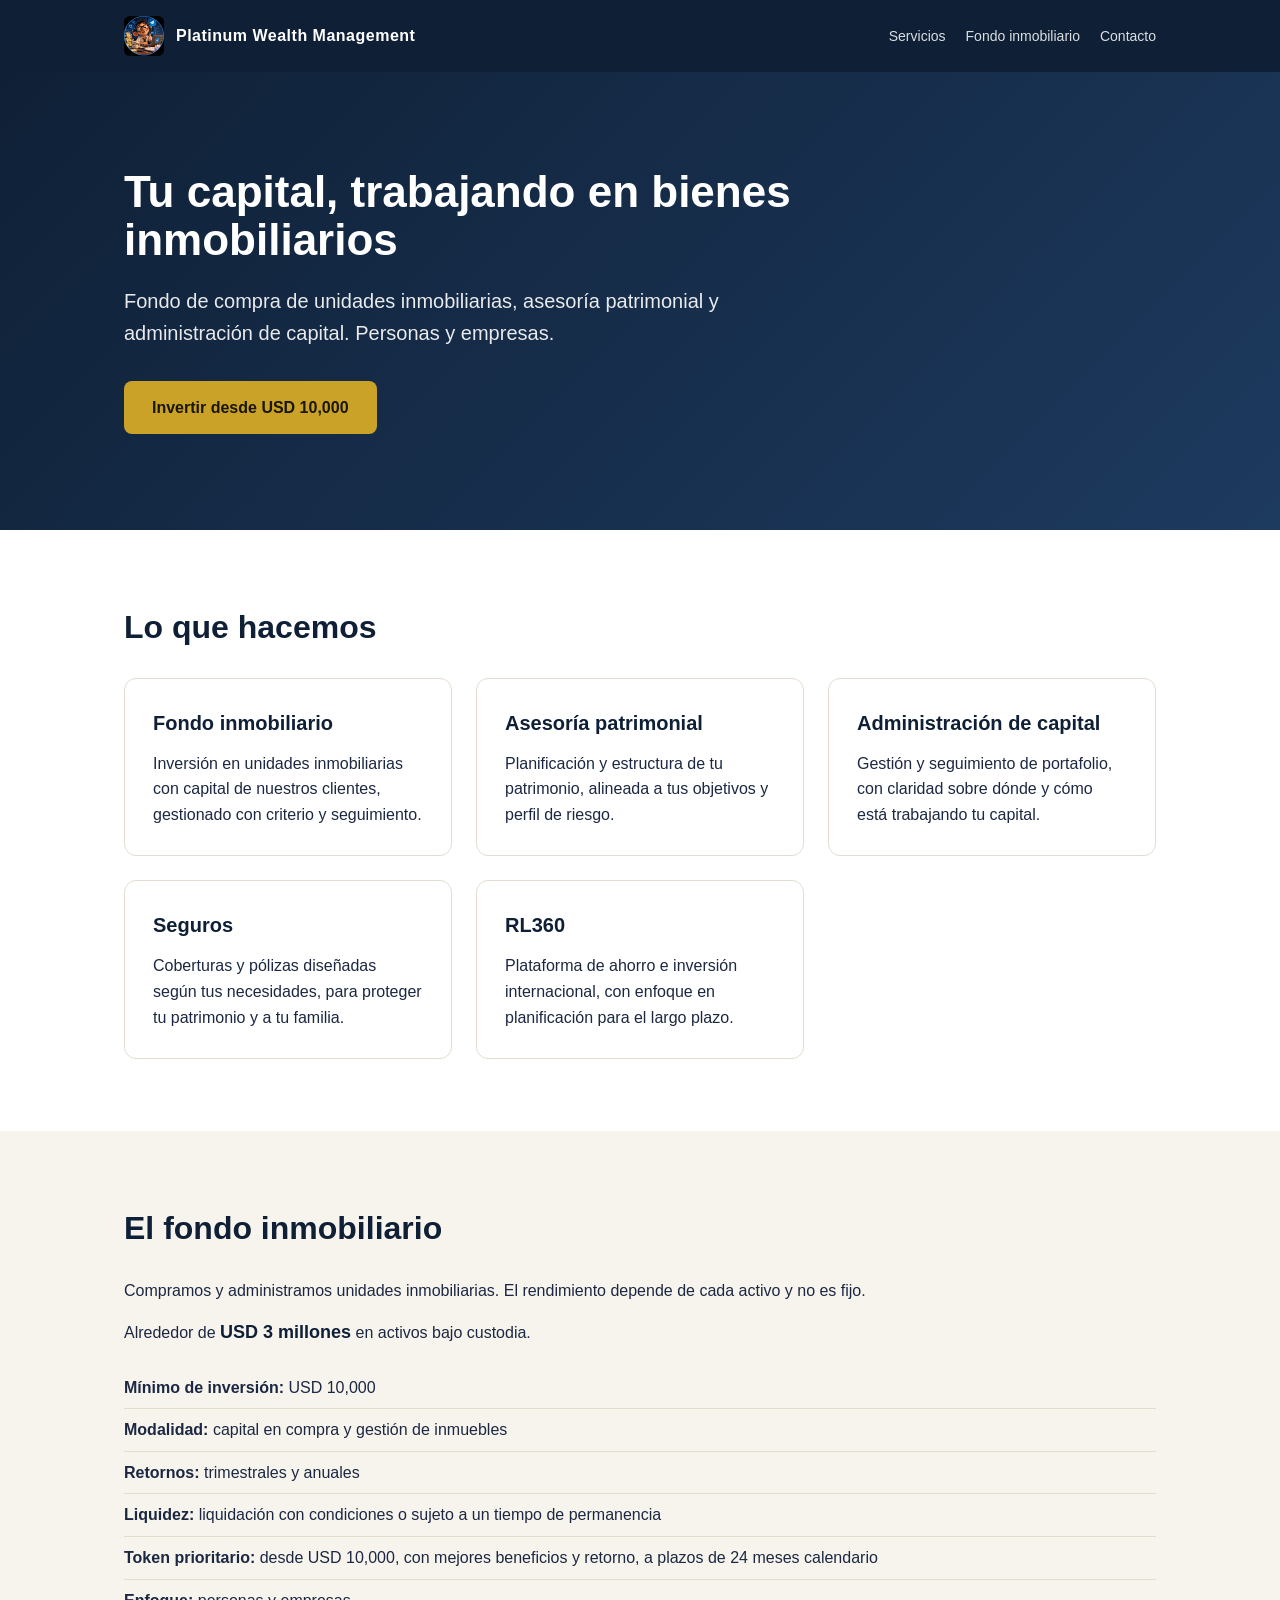
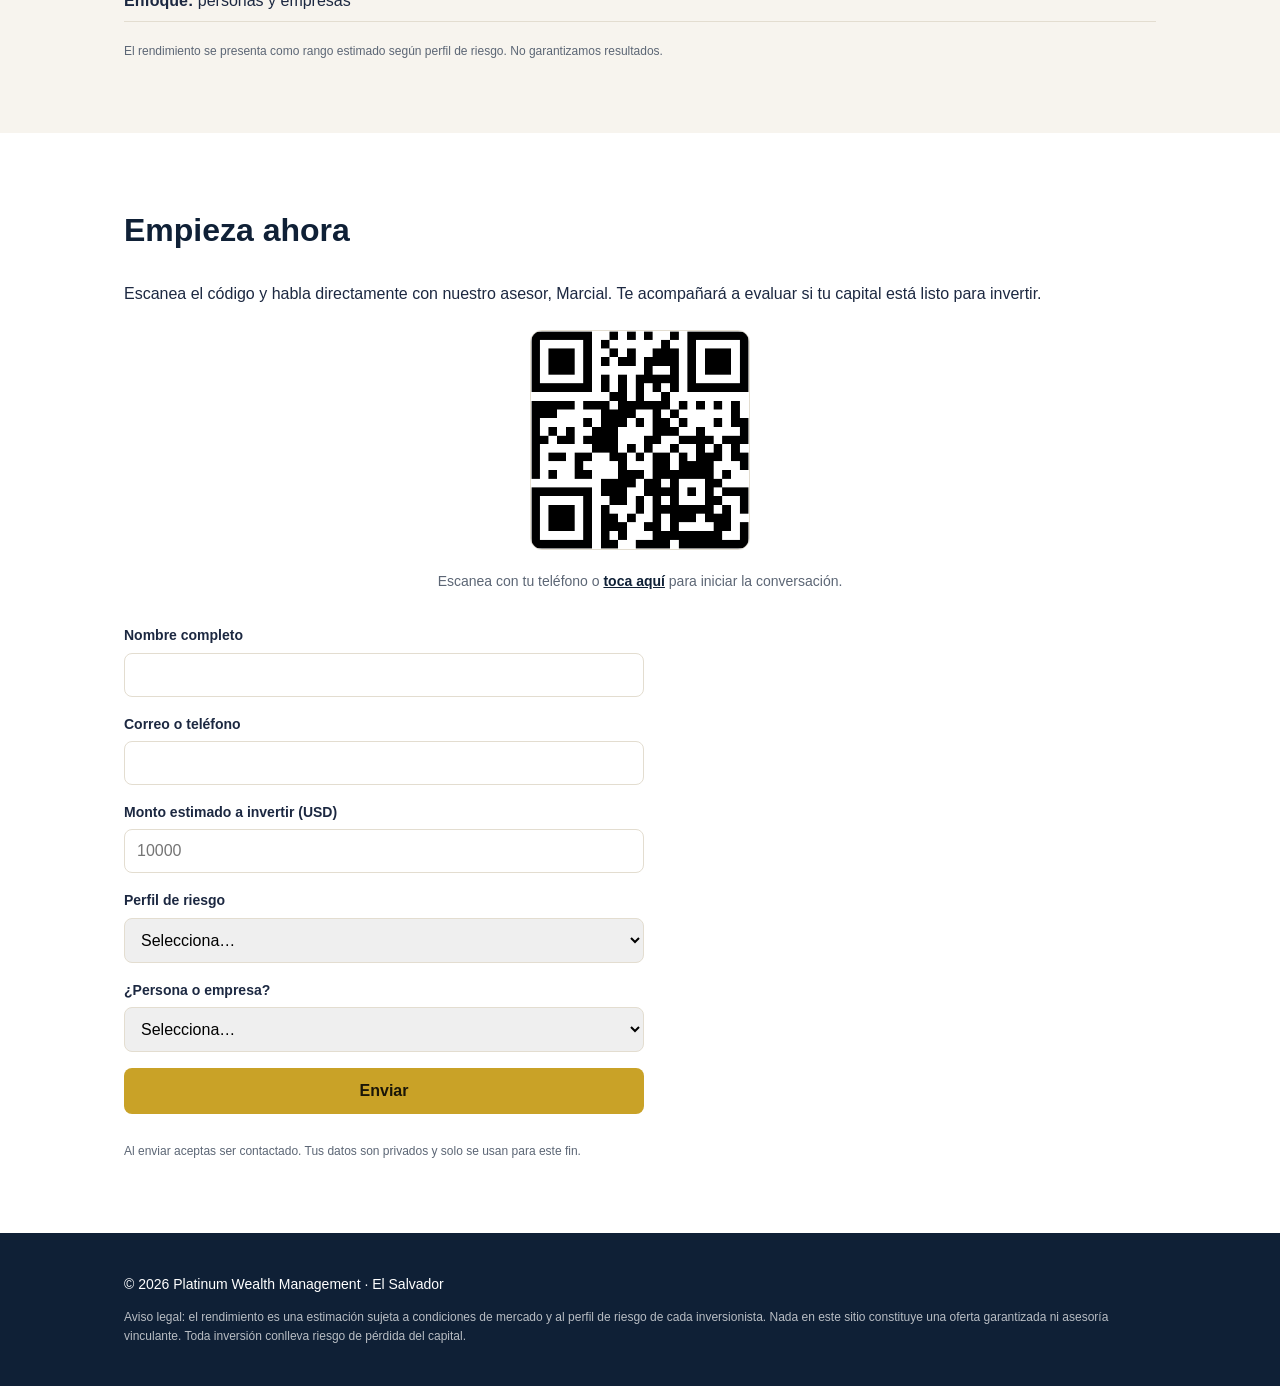
==== index.html @ 0bb962a7 "Agregar servicios Seguros y RL360" ====
<!DOCTYPE html>
<html lang="es">
<head>
<meta charset="UTF-8">
<meta name="viewport" content="width=device-width, initial-scale=1.0">
<title>Platinum Wealth Management — Fondo Inmobiliario, Asesoría y Administración de Capital</title>
<meta name="description" content="Platinum Wealth Management: fondo de compra de unidades inmobiliarias, asesoría patrimonial y administración de capital en El Salvador. Mínimo de inversión USD 10,000.">
<link rel="stylesheet" href="assets/css/style.css">
</head>
<body>

<header class="site-header">
  <div class="wrap">
    <div class="brand">
      <img src="assets/img/logo.jpg" alt="Platinum Wealth Management" class="logo">
      <span>Platinum Wealth Management</span>
    </div>
    <nav>
      <a href="#servicios">Servicios</a>
      <a href="#fondo">Fondo inmobiliario</a>
      <a href="#contacto">Contacto</a>
    </nav>
  </div>
</header>

<section class="hero">
  <div class="wrap">
    <h1>Tu capital, trabajando en bienes inmobiliarios</h1>
    <p class="lede">Fondo de compra de unidades inmobiliarias, asesoría patrimonial y administración de capital. Personas y empresas.</p>
    <a class="cta" href="#contacto">Invertir desde USD 10,000</a>
  </div>
</section>

<section id="servicios" class="section">
  <div class="wrap">
    <h2>Lo que hacemos</h2>
    <div class="cards">
      <article class="card">
        <h3>Fondo inmobiliario</h3>
        <p>Inversión en unidades inmobiliarias con capital de nuestros clientes, gestionado con criterio y seguimiento.</p>
      </article>
      <article class="card">
        <h3>Asesoría patrimonial</h3>
        <p>Planificación y estructura de tu patrimonio, alineada a tus objetivos y perfil de riesgo.</p>
      </article>
      <article class="card">
        <h3>Administración de capital</h3>
        <p>Gestión y seguimiento de portafolio, con claridad sobre dónde y cómo está trabajando tu capital.</p>
      </article>
      <article class="card">
        <h3>Seguros</h3>
        <p>Coberturas y pólizas diseñadas según tus necesidades, para proteger tu patrimonio y a tu familia.</p>
      </article>
      <article class="card">
        <h3>RL360</h3>
        <p>Plataforma de ahorro e inversión internacional, con enfoque en planificación para el largo plazo.</p>
      </article>
    </div>
  </div>
</section>

<section id="fondo" class="section alt">
  <div class="wrap">
    <h2>El fondo inmobiliario</h2>
    <p>Compramos y administramos unidades inmobiliarias. El rendimiento depende de cada activo y no es fijo.</p>
    <p class="stat">Alrededor de <strong>USD 3 millones</strong> en activos bajo custodia.</p>
    <ul class="facts">
      <li><strong>Mínimo de inversión:</strong> USD 10,000</li>
      <li><strong>Modalidad:</strong> capital en compra y gestión de inmuebles</li>
      <li><strong>Retornos:</strong> trimestrales y anuales</li>
      <li><strong>Liquidez:</strong> liquidación con condiciones o sujeto a un tiempo de permanencia</li>
      <li><strong>Token prioritario:</strong> desde USD 10,000, con mejores beneficios y retorno, a plazos de 24 meses calendario</li>
      <li><strong>Enfoque:</strong> personas y empresas</li>
    </ul>
    <p class="disclaimer-mini">El rendimiento se presenta como rango estimado según perfil de riesgo. No garantizamos resultados.</p>
  </div>
</section>

<section id="contacto" class="section">
  <div class="wrap">
    <h2>Empieza ahora</h2>
    <p>Escanea el código y habla directamente con nuestro asesor, Marcial. Te acompañará a evaluar si tu capital está listo para invertir.</p>
    <div class="qr-block">
      <a href="https://t.me/Platinum_Wealth_bot" target="_blank" rel="noopener">
        <img src="assets/img/qr-marcial.png" alt="Escanea para hablar con Marcial en Telegram" class="qr">
      </a>
      <p class="qr-note">Escanea con tu teléfono o <a href="https://t.me/Platinum_Wealth_bot" target="_blank" rel="noopener">toca aquí</a> para iniciar la conversación.</p>
    </div>
    <form id="lead-form" action="/api/lead" method="post">
      <label>Nombre completo
        <input type="text" name="nombre" required autocomplete="name">
      </label>
      <label>Correo o teléfono
        <input type="text" name="contacto" required>
      </label>
      <label>Monto estimado a invertir (USD)
        <input type="number" name="monto" min="10000" required placeholder="10000">
      </label>
      <label>Perfil de riesgo
        <select name="perfil" required>
          <option value="">Selecciona…</option>
          <option value="conservador">Conservador</option>
          <option value="moderado">Moderado</option>
          <option value="agresivo">Agresivo</option>
        </select>
      </label>
      <label>¿Persona o empresa?
        <select name="tipo" required>
          <option value="">Selecciona…</option>
          <option value="persona">Persona</option>
          <option value="empresa">Empresa</option>
        </select>
      </label>
      <button type="submit" class="cta">Enviar</button>
      <p class="disclaimer-mini">Al enviar aceptas ser contactado. Tus datos son privados y solo se usan para este fin.</p>
    </form>
  </div>
</section>

<footer class="site-footer">
  <div class="wrap">
    <p>© 2026 Platinum Wealth Management · El Salvador</p>
    <p class="legal">Aviso legal: el rendimiento es una estimación sujeta a condiciones de mercado y al perfil de riesgo de cada inversionista. Nada en este sitio constituye una oferta garantizada ni asesoría vinculante. Toda inversión conlleva riesgo de pérdida del capital.</p>
  </div>
</footer>

<script src="assets/js/main.js"></script>
</body>
</html>
---- assets/css/style.css ----
:root {
  --navy: #0f2036;
  --gold: #c9a227;
  --cream: #f7f4ee;
  --ink: #1c2841;
  --muted: #5c6675;
  --line: #e3ddd0;
}
* { box-sizing: border-box; margin: 0; padding: 0; }
body {
  font-family: -apple-system, "Segoe UI", Roboto, Helvetica, Arial, sans-serif;
  color: var(--ink);
  background: #fff;
  line-height: 1.6;
}
.wrap { max-width: 1080px; margin: 0 auto; padding: 0 24px; }

.site-header {
  background: var(--navy);
  color: #fff;
  padding: 16px 0;
  position: sticky;
  top: 0;
  z-index: 10;
}
.site-header .wrap { display: flex; align-items: center; justify-content: space-between; flex-wrap: wrap; gap: 12px; }
.brand { display: flex; align-items: center; gap: 12px; font-weight: 700; letter-spacing: .5px; }
.logo { height: 40px; width: auto; border-radius: 6px; }
nav { display: flex; gap: 20px; }
nav a { color: #fff; text-decoration: none; font-size: 14px; opacity: .85; }
nav a:hover { opacity: 1; }

.hero {
  background: linear-gradient(135deg, var(--navy) 0%, #1d3a5f 100%);
  color: #fff;
  padding: 96px 0;
}
.hero h1 { font-size: 44px; line-height: 1.1; margin-bottom: 20px; max-width: 700px; }
.lede { font-size: 20px; opacity: .9; margin-bottom: 32px; max-width: 620px; }
.cta {
  display: inline-block;
  background: var(--gold);
  color: #1a1608;
  padding: 14px 28px;
  border-radius: 8px;
  font-weight: 700;
  text-decoration: none;
  border: none;
  cursor: pointer;
  font-size: 16px;
}
.cta:hover { filter: brightness(1.05); }

.section { padding: 72px 0; }
.section.alt { background: var(--cream); }
.section h2 { font-size: 32px; margin-bottom: 24px; color: var(--navy); }
.cards { display: grid; grid-template-columns: repeat(auto-fit, minmax(260px, 1fr)); gap: 24px; }
.card { background: #fff; border: 1px solid var(--line); border-radius: 12px; padding: 28px; }
.card h3 { color: var(--navy); margin-bottom: 12px; font-size: 20px; }
.facts { list-style: none; margin: 20px 0; }
.facts li { padding: 8px 0; border-bottom: 1px solid var(--line); }

.disclaimer-mini { font-size: 12px; color: var(--muted); margin-top: 12px; }

form { max-width: 520px; display: flex; flex-direction: column; gap: 16px; margin-top: 24px; }
label { display: flex; flex-direction: column; gap: 6px; font-size: 14px; font-weight: 600; }
input, select {
  padding: 12px;
  border: 1px solid var(--line);
  border-radius: 8px;
  font-size: 16px;
  font-weight: 400;
}
input:focus, select:focus { outline: 2px solid var(--gold); border-color: transparent; }

.site-footer { background: var(--navy); color: #fff; padding: 40px 0; font-size: 14px; }
.site-footer .legal { opacity: .7; margin-top: 12px; font-size: 12px; }
/* Sección QR de Marcial */
.qr-block {
  margin: 24px 0 32px;
  text-align: center;
}
.qr-block .qr {
  width: 220px;
  height: 220px;
  border: 1px solid var(--line);
  border-radius: 12px;
  display: inline-block;
}
.qr-note {
  margin-top: 12px;
  font-size: 14px;
  color: var(--muted);
}
.qr-note a {
  color: var(--navy);
  font-weight: 600;
}
.stat {
  margin-top: 14px;
  font-size: 16px;
}
.stat strong {
  color: var(--navy);
  font-size: 18px;
}
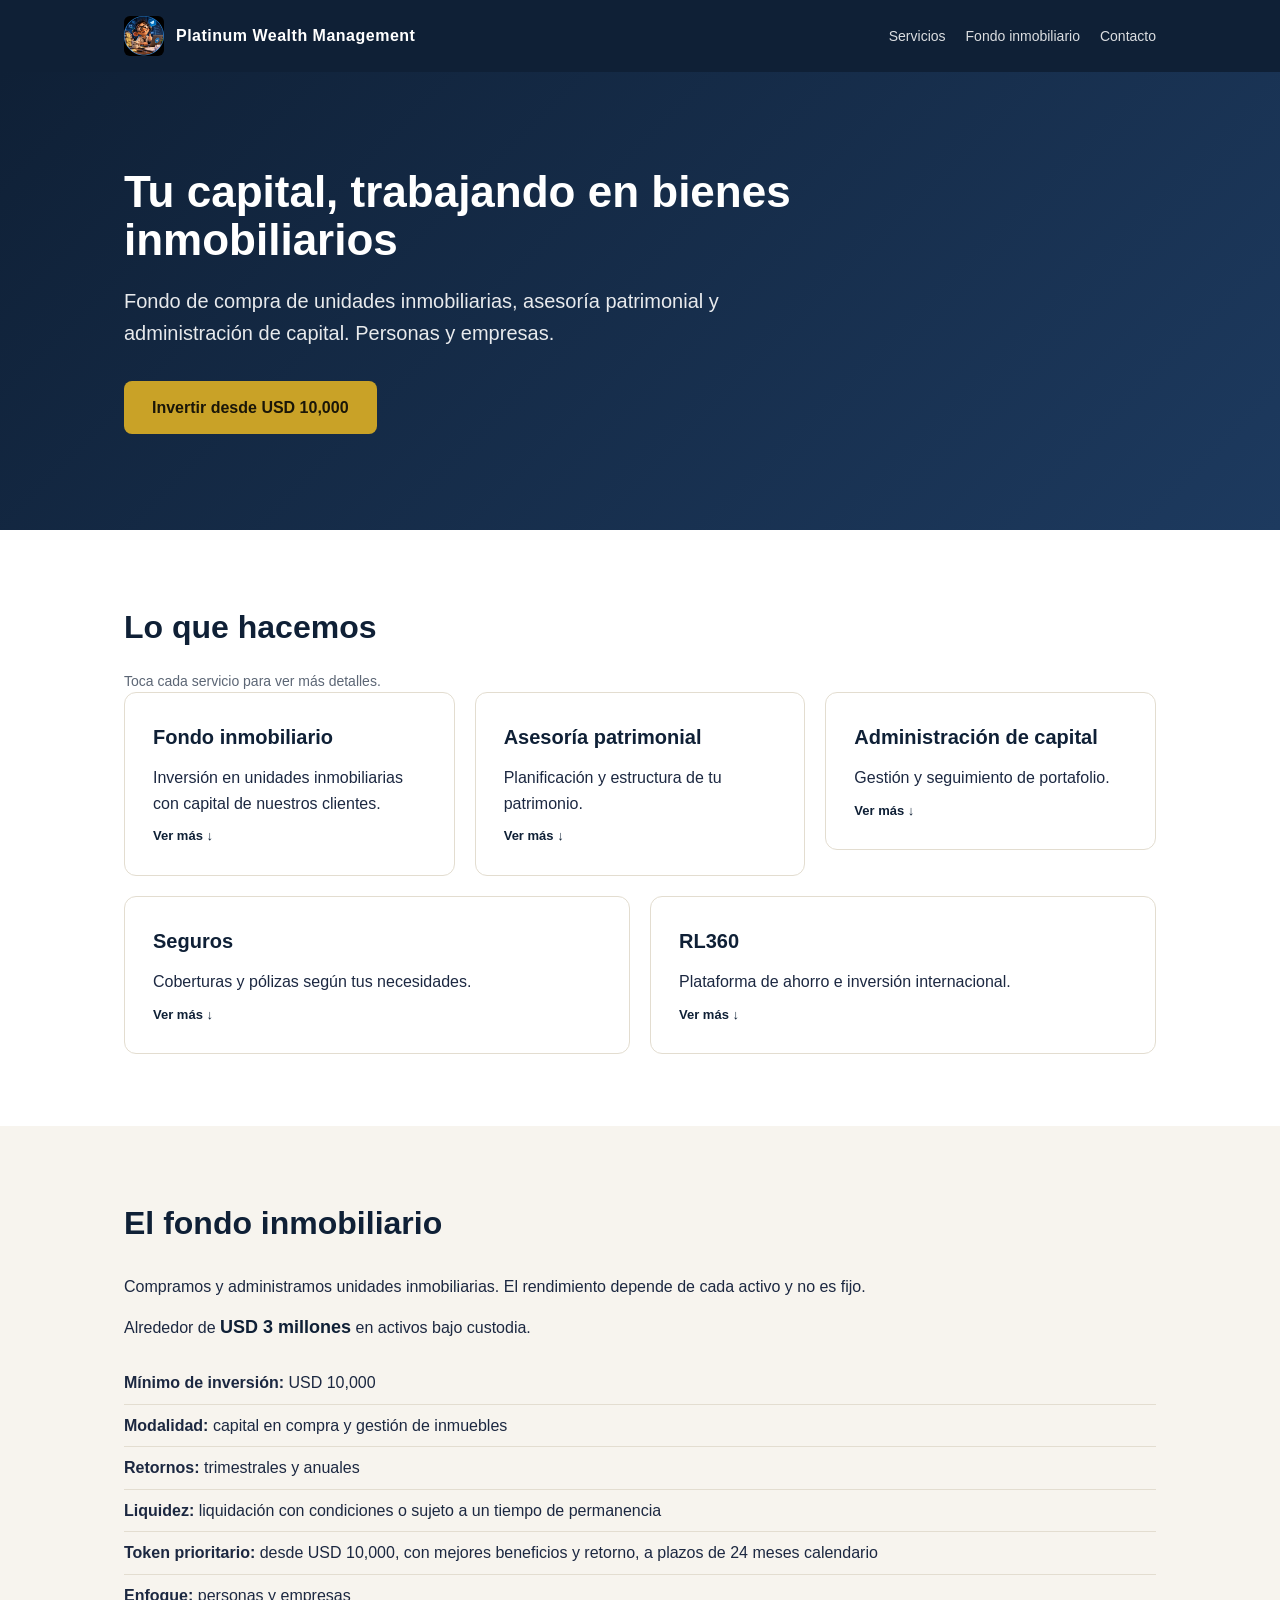
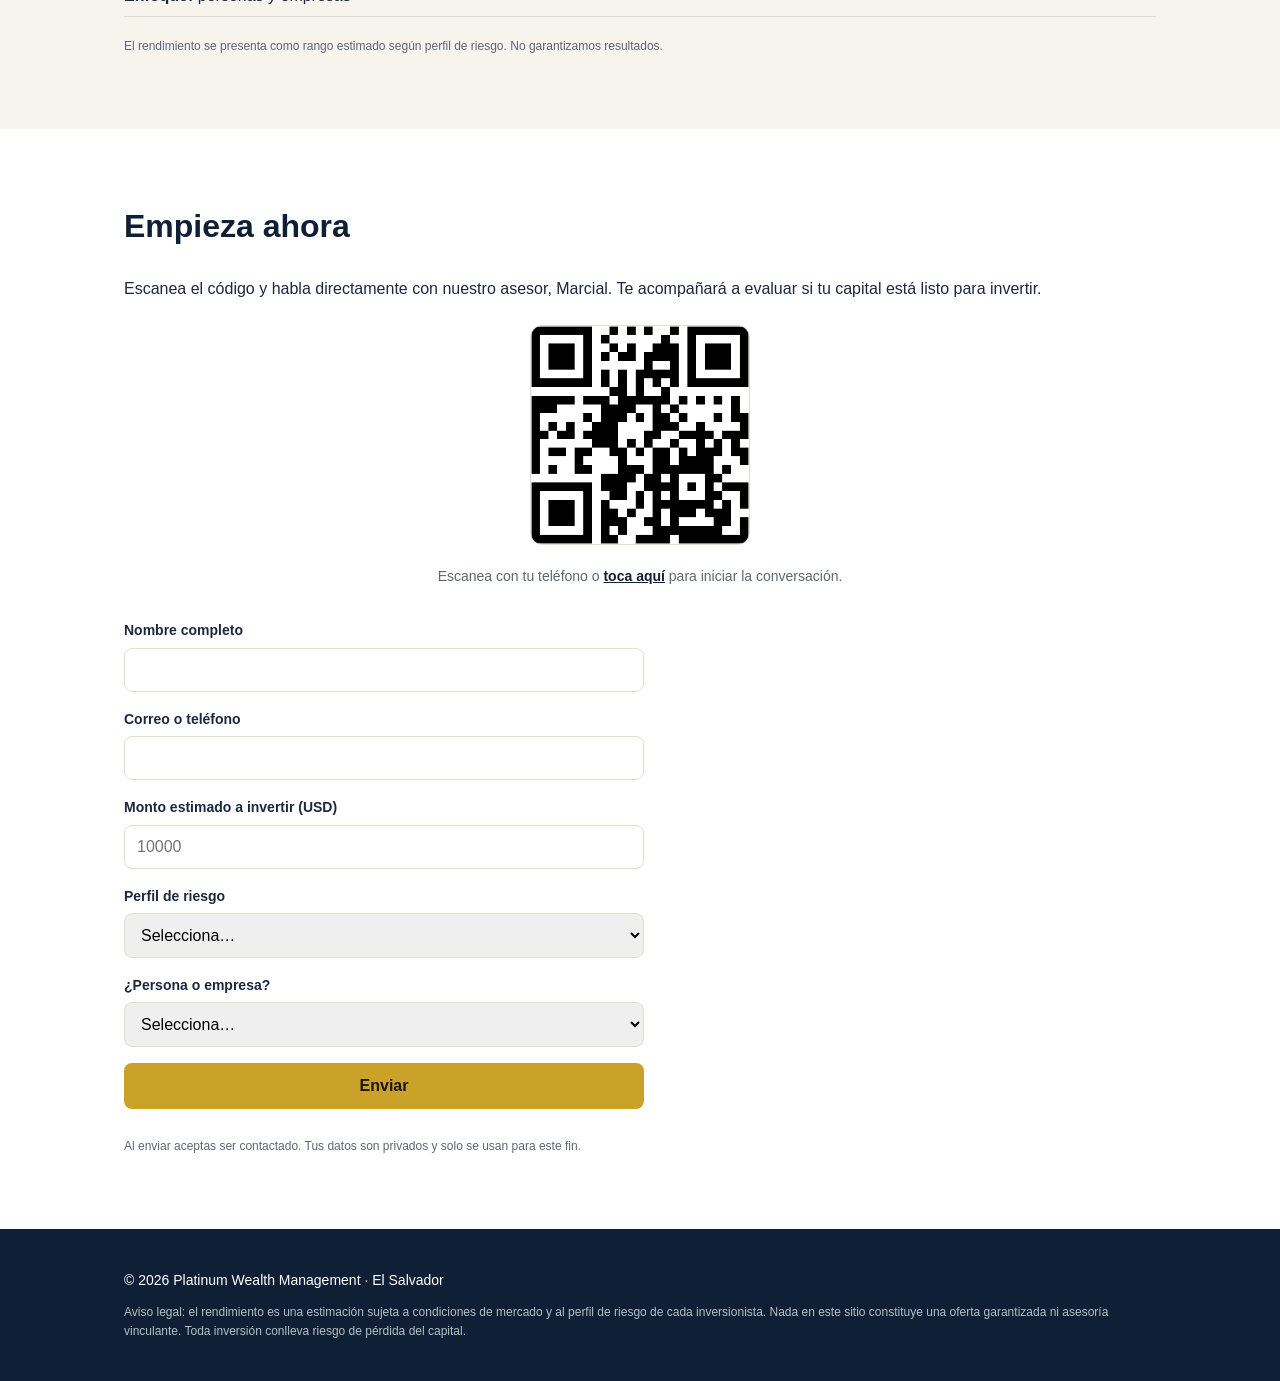
==== commit 82672e4f: "Cards de servicios desplegables con más información" ====
--- a/index.html
+++ b/index.html
@@ -34,27 +34,90 @@
 <section id="servicios" class="section">
   <div class="wrap">
     <h2>Lo que hacemos</h2>
-    <div class="cards">
-      <article class="card">
-        <h3>Fondo inmobiliario</h3>
-        <p>Inversión en unidades inmobiliarias con capital de nuestros clientes, gestionado con criterio y seguimiento.</p>
-      </article>
-      <article class="card">
-        <h3>Asesoría patrimonial</h3>
-        <p>Planificación y estructura de tu patrimonio, alineada a tus objetivos y perfil de riesgo.</p>
-      </article>
-      <article class="card">
-        <h3>Administración de capital</h3>
-        <p>Gestión y seguimiento de portafolio, con claridad sobre dónde y cómo está trabajando tu capital.</p>
-      </article>
-      <article class="card">
-        <h3>Seguros</h3>
-        <p>Coberturas y pólizas diseñadas según tus necesidades, para proteger tu patrimonio y a tu familia.</p>
-      </article>
-      <article class="card">
-        <h3>RL360</h3>
-        <p>Plataforma de ahorro e inversión internacional, con enfoque en planificación para el largo plazo.</p>
-      </article>
+    <p class="sub">Toca cada servicio para ver más detalles.</p>
+    <div class="cards details-cards">
+
+      <details class="card-detail">
+        <summary class="card">
+          <h3>Fondo inmobiliario</h3>
+          <p>Inversión en unidades inmobiliarias con capital de nuestros clientes.</p>
+          <span class="more">Ver más ↓</span>
+        </summary>
+        <div class="detail-body">
+          <ul>
+            <li><strong>6 torres</strong> disponibles para inversión.</li>
+            <li>Alrededor de <strong>USD 3 millones</strong> en activos bajo custodia.</li>
+            <li><strong>Retornos trimestrales y anuales</strong>.</li>
+            <li><strong>Liquidez</strong> con condiciones o sujeto a un tiempo de permanencia.</li>
+            <li><strong>Token de inversión prioritario</strong> desde USD 10,000, con mejores beneficios y retorno, a plazos de 24 meses calendario.</li>
+          </ul>
+        </div>
+      </details>
+
+      <details class="card-detail">
+        <summary class="card">
+          <h3>Asesoría patrimonial</h3>
+          <p>Planificación y estructura de tu patrimonio.</p>
+          <span class="more">Ver más ↓</span>
+        </summary>
+        <div class="detail-body">
+          <ul>
+            <li>Estructura alineada a tus <strong>objetivos y perfil de riesgo</strong>.</li>
+            <li>Planificación a <strong>largo plazo</strong>.</li>
+            <li>Acompañamiento para <strong>diversificar y proteger</strong> tu patrimonio.</li>
+            <li>Para <strong>personas y empresas</strong>.</li>
+          </ul>
+        </div>
+      </details>
+
+      <details class="card-detail">
+        <summary class="card">
+          <h3>Administración de capital</h3>
+          <p>Gestión y seguimiento de portafolio.</p>
+          <span class="more">Ver más ↓</span>
+        </summary>
+        <div class="detail-body">
+          <ul>
+            <li>Seguimiento de <strong>dónde y cómo</strong> está trabajando tu capital.</li>
+            <li><strong>Reportes periódicos</strong> de tu inversión.</li>
+            <li><strong>Retornos trimestrales y anuales</strong>.</li>
+            <li>Liquidez con <strong>condiciones o plazo</strong> pactado.</li>
+          </ul>
+        </div>
+      </details>
+
+      <details class="card-detail">
+        <summary class="card">
+          <h3>Seguros</h3>
+          <p>Coberturas y pólizas según tus necesidades.</p>
+          <span class="more">Ver más ↓</span>
+        </summary>
+        <div class="detail-body">
+          <ul>
+            <li><strong>Coberturas y pólizas</strong> diseñadas a tu medida.</li>
+            <li>Protege tu <strong>patrimonio y a tu familia</strong>.</li>
+            <li>Se evalúa según tu <strong>necesidad y perfil</strong>.</li>
+            <li>Detalles de cobertura se confirman con el equipo.</li>
+          </ul>
+        </div>
+      </details>
+
+      <details class="card-detail">
+        <summary class="card">
+          <h3>RL360</h3>
+          <p>Plataforma de ahorro e inversión internacional.</p>
+          <span class="more">Ver más ↓</span>
+        </summary>
+        <div class="detail-body">
+          <ul>
+            <li><strong>Ahorro e inversión internacional</strong>.</li>
+            <li>Enfoque en <strong>planificación a largo plazo</strong>.</li>
+            <li>Ideal para <strong>diversificación</strong> de tu portafolio.</li>
+            <li>Detalles de términos y beneficios se confirman con el equipo.</li>
+          </ul>
+        </div>
+      </details>
+
     </div>
   </div>
 </section>
--- a/assets/css/style.css
+++ b/assets/css/style.css
@@ -104,3 +104,27 @@
   color: var(--navy);
   font-size: 18px;
 }
+/* Cards desplegables (details/summary) */
+.sub { color: var(--muted); font-size: 14px; margin-top: -8px; }
+.details-cards { display: flex; flex-wrap: wrap; gap: 20px; }
+.card-detail { flex: 1 1 260px; min-width: 240px; border: none; padding: 0; }
+.card-detail summary.card {
+  cursor: pointer;
+  list-style: none;
+  position: relative;
+  transition: transform .15s ease, box-shadow .15s ease;
+}
+.card-detail summary.card::-webkit-details-marker { display: none; }
+.card-detail summary.card:hover { transform: translateY(-2px); }
+.card-detail summary.card:focus-visible { outline: 2px solid var(--navy); outline-offset: 2px; }
+.more { display: block; margin-top: 10px; font-size: 13px; font-weight: 600; color: var(--navy); }
+.card-detail[open] .more { color: var(--muted); }
+.detail-body {
+  padding: 14px 18px;
+  border: 1px solid var(--line);
+  border-top: none;
+  border-radius: 0 0 12px 12px;
+  background: #fff;
+}
+.detail-body ul { margin: 0; padding-left: 18px; }
+.detail-body li { margin-bottom: 8px; font-size: 14px; line-height: 1.5; }
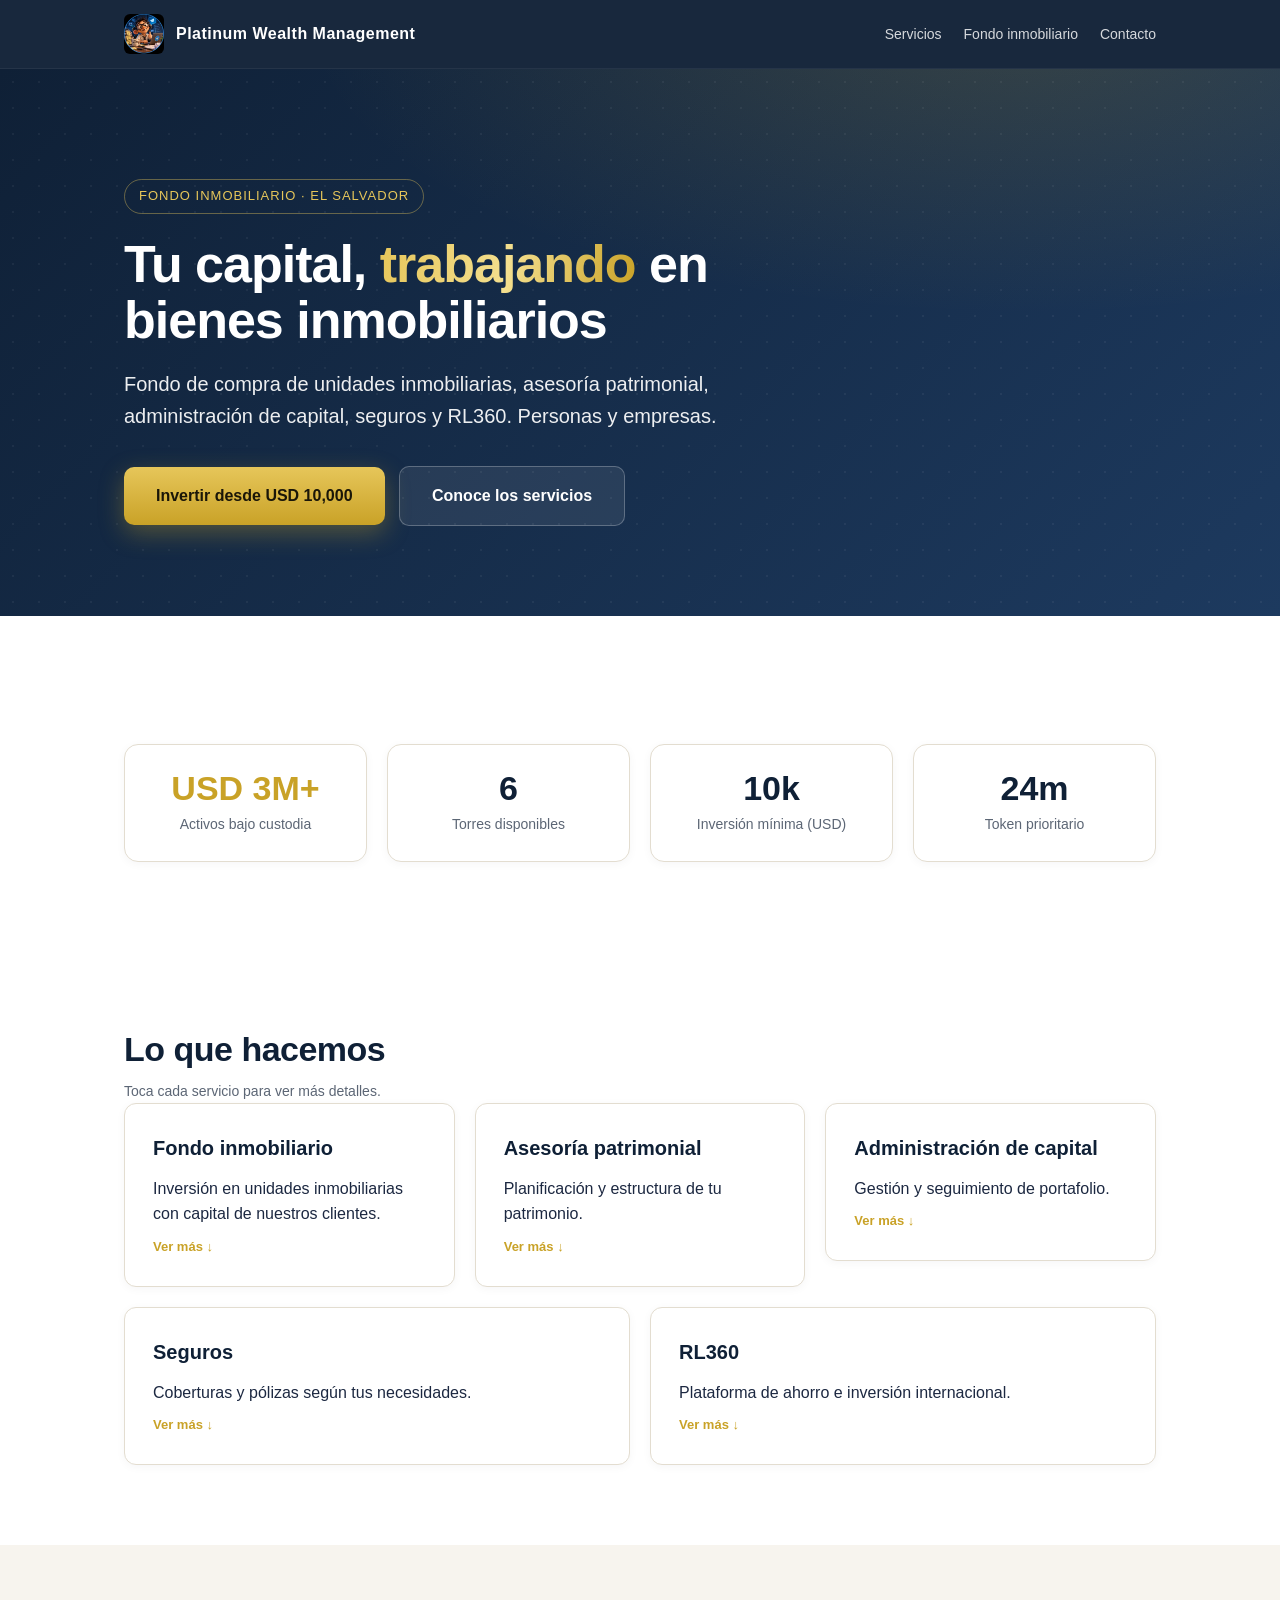
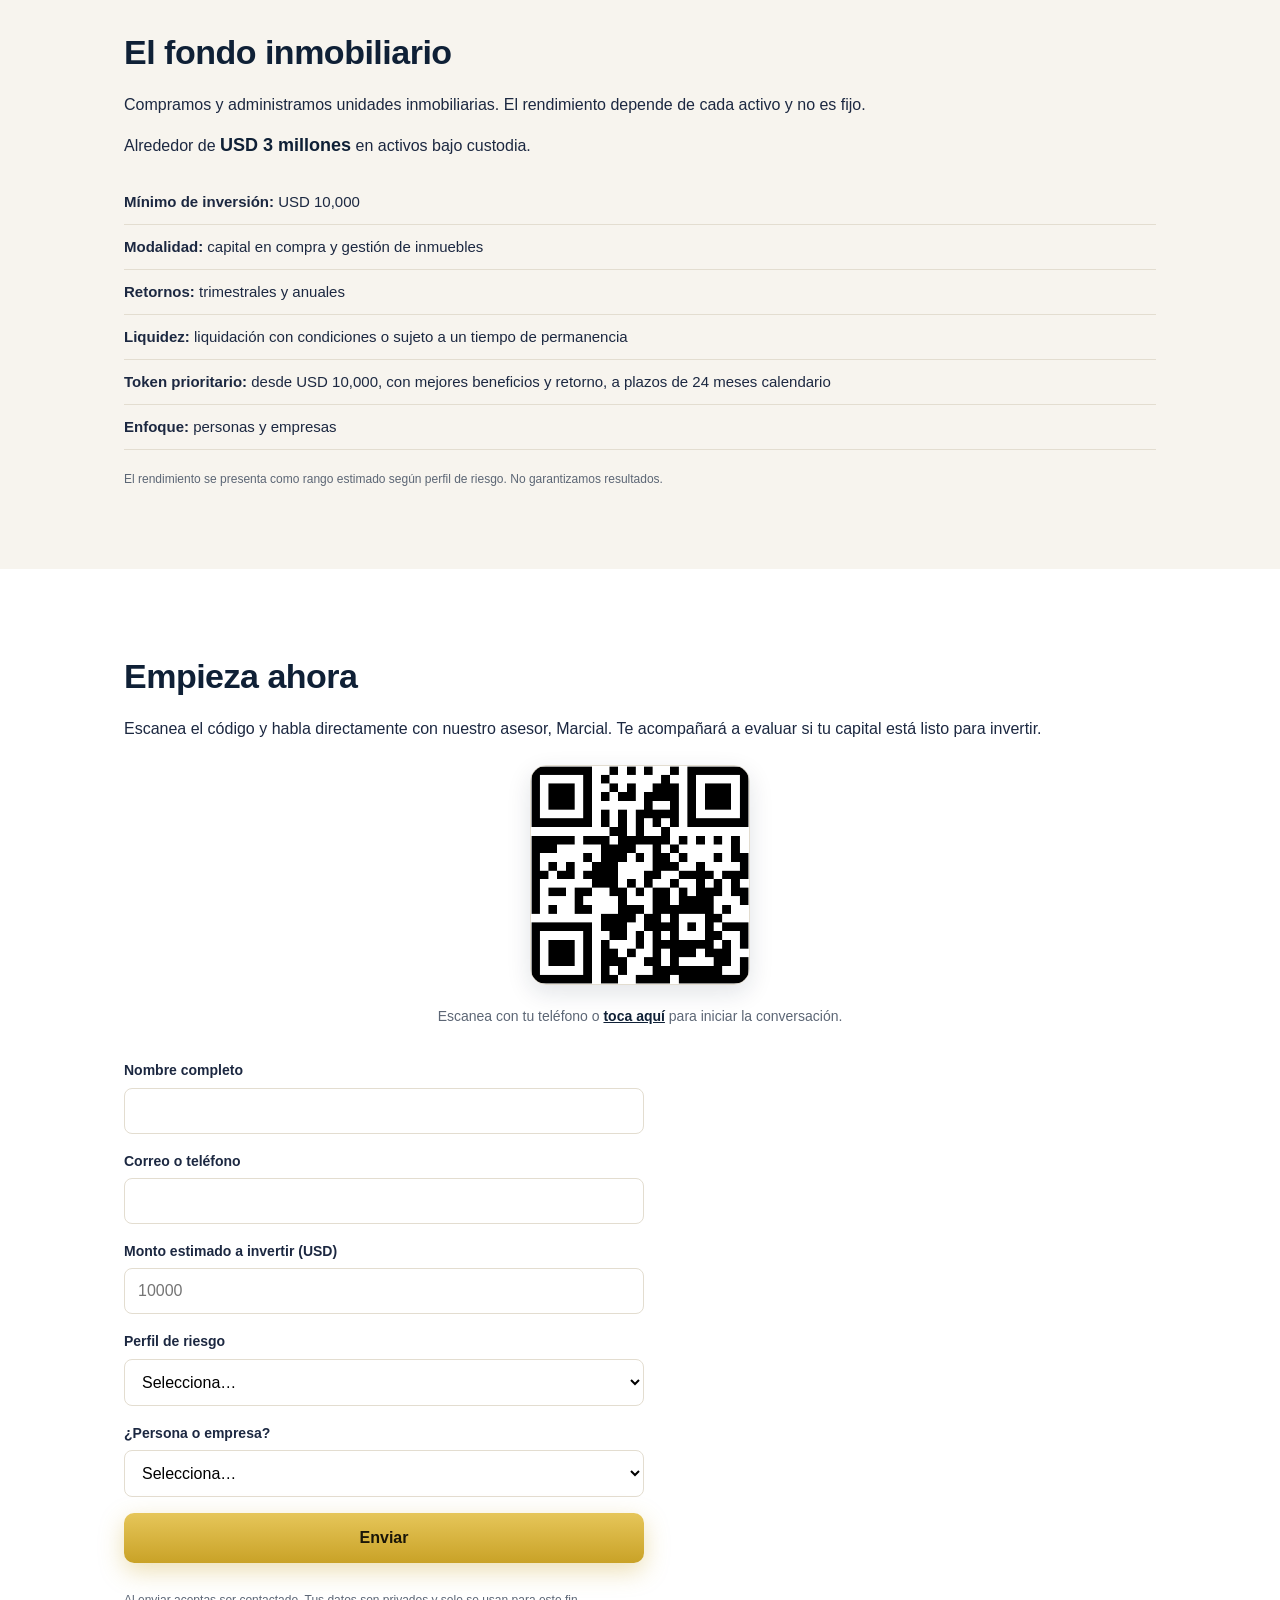
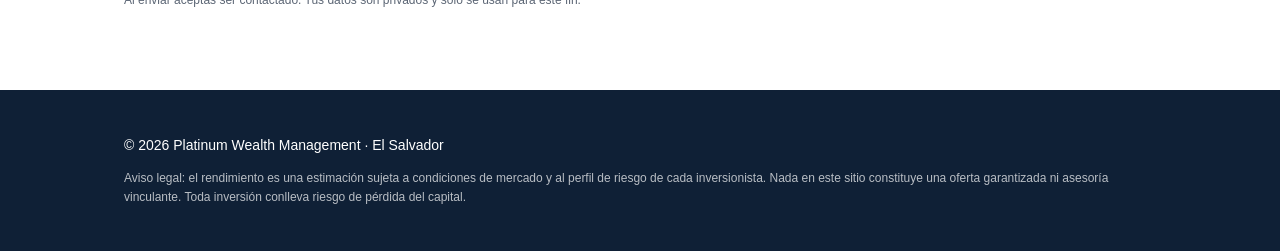
==== commit c6bf73a2: "Rediseño: hero, stats bar, animaciones y hover pulido" ====
--- a/index.html
+++ b/index.html
@@ -25,9 +25,24 @@
 
 <section class="hero">
   <div class="wrap">
-    <h1>Tu capital, trabajando en bienes inmobiliarios</h1>
-    <p class="lede">Fondo de compra de unidades inmobiliarias, asesoría patrimonial y administración de capital. Personas y empresas.</p>
-    <a class="cta" href="#contacto">Invertir desde USD 10,000</a>
+    <span class="hero-badge">Fondo inmobiliario · El Salvador</span>
+    <h1>Tu capital, <span class="gold-text">trabajando</span> en bienes inmobiliarios</h1>
+    <p class="lede">Fondo de compra de unidades inmobiliarias, asesoría patrimonial, administración de capital, seguros y RL360. Personas y empresas.</p>
+    <div>
+      <a class="cta" href="#contacto">Invertir desde USD 10,000</a>
+      <a class="cta secondary" href="#servicios">Conoce los servicios</a>
+    </div>
+  </div>
+</section>
+
+<section class="stats section">
+  <div class="wrap">
+    <div class="stats-bar reveal">
+      <div class="stat-card"><div class="num gold">USD 3M+</div><div class="lbl">Activos bajo custodia</div></div>
+      <div class="stat-card"><div class="num">6</div><div class="lbl">Torres disponibles</div></div>
+      <div class="stat-card"><div class="num">10k</div><div class="lbl">Inversión mínima (USD)</div></div>
+      <div class="stat-card"><div class="num">24m</div><div class="lbl">Token prioritario</div></div>
+    </div>
   </div>
 </section>
 
@@ -122,7 +137,7 @@
   </div>
 </section>
 
-<section id="fondo" class="section alt">
+<section id="fondo" class="section alt reveal">
   <div class="wrap">
     <h2>El fondo inmobiliario</h2>
     <p>Compramos y administramos unidades inmobiliarias. El rendimiento depende de cada activo y no es fijo.</p>
@@ -139,7 +154,7 @@
   </div>
 </section>
 
-<section id="contacto" class="section">
+<section id="contacto" class="section reveal">
   <div class="wrap">
     <h2>Empieza ahora</h2>
     <p>Escanea el código y habla directamente con nuestro asesor, Marcial. Te acompañará a evaluar si tu capital está listo para invertir.</p>
--- a/assets/css/style.css
+++ b/assets/css/style.css
@@ -1,110 +1,187 @@
 :root {
   --navy: #0f2036;
+  --navy-2: #16304e;
   --gold: #c9a227;
+  --gold-2: #e6c65a;
   --cream: #f7f4ee;
   --ink: #1c2841;
   --muted: #5c6675;
   --line: #e3ddd0;
 }
 * { box-sizing: border-box; margin: 0; padding: 0; }
+html { scroll-behavior: smooth; }
 body {
   font-family: -apple-system, "Segoe UI", Roboto, Helvetica, Arial, sans-serif;
   color: var(--ink);
   background: #fff;
   line-height: 1.6;
+  -webkit-font-smoothing: antialiased;
 }
 .wrap { max-width: 1080px; margin: 0 auto; padding: 0 24px; }
 
+/* Header */
 .site-header {
-  background: var(--navy);
+  background: rgba(15,32,54,.96);
+  backdrop-filter: blur(8px);
   color: #fff;
-  padding: 16px 0;
+  padding: 14px 0;
   position: sticky;
   top: 0;
   z-index: 10;
+  border-bottom: 1px solid rgba(255,255,255,.06);
 }
 .site-header .wrap { display: flex; align-items: center; justify-content: space-between; flex-wrap: wrap; gap: 12px; }
 .brand { display: flex; align-items: center; gap: 12px; font-weight: 700; letter-spacing: .5px; }
 .logo { height: 40px; width: auto; border-radius: 6px; }
-nav { display: flex; gap: 20px; }
-nav a { color: #fff; text-decoration: none; font-size: 14px; opacity: .85; }
+nav { display: flex; gap: 22px; }
+nav a { color: #fff; text-decoration: none; font-size: 14px; opacity: .82; transition: opacity .2s; }
 nav a:hover { opacity: 1; }
 
+/* Hero */
 .hero {
-  background: linear-gradient(135deg, var(--navy) 0%, #1d3a5f 100%);
+  position: relative;
+  background: radial-gradient(1200px 500px at 80% -10%, rgba(201,162,39,.18), transparent 60%), linear-gradient(135deg, var(--navy) 0%, #1d3a5f 100%);
   color: #fff;
-  padding: 96px 0;
-}
-.hero h1 { font-size: 44px; line-height: 1.1; margin-bottom: 20px; max-width: 700px; }
-.lede { font-size: 20px; opacity: .9; margin-bottom: 32px; max-width: 620px; }
+  padding: 110px 0 90px;
+  overflow: hidden;
+}
+.hero::after {
+  content: "";
+  position: absolute;
+  inset: 0;
+  background-image: radial-gradient(rgba(255,255,255,.05) 1px, transparent 1px);
+  background-size: 26px 26px;
+  pointer-events: none;
+}
+.hero .wrap { position: relative; z-index: 1; }
+.hero h1 {
+  font-size: 52px;
+  line-height: 1.08;
+  margin-bottom: 20px;
+  max-width: 720px;
+  font-weight: 800;
+  letter-spacing: -1px;
+}
+.hero h1 .gold-text {
+  background: linear-gradient(100deg, #e6c65a 0%, #f4df8e 50%, #c9a227 100%);
+  -webkit-background-clip: text;
+  background-clip: text;
+  -webkit-text-fill-color: transparent;
+}
+.lede { font-size: 20px; opacity: .92; margin-bottom: 34px; max-width: 620px; }
 .cta {
   display: inline-block;
-  background: var(--gold);
+  background: linear-gradient(180deg, var(--gold-2), var(--gold));
   color: #1a1608;
-  padding: 14px 28px;
-  border-radius: 8px;
-  font-weight: 700;
+  padding: 16px 32px;
+  border-radius: 10px;
+  font-weight: 800;
   text-decoration: none;
   border: none;
   cursor: pointer;
   font-size: 16px;
-}
-.cta:hover { filter: brightness(1.05); }
-
-.section { padding: 72px 0; }
+  box-shadow: 0 8px 24px rgba(201,162,39,.35);
+  transition: transform .15s ease, box-shadow .2s ease;
+}
+.cta:hover { transform: translateY(-2px); box-shadow: 0 12px 32px rgba(201,162,39,.5); }
+.cta.secondary {
+  background: rgba(255,255,255,.08);
+  color: #fff;
+  box-shadow: none;
+  border: 1px solid rgba(255,255,255,.25);
+  margin-left: 10px;
+}
+.cta.secondary:hover { background: rgba(255,255,255,.15); }
+.hero-badge {
+  display: inline-block;
+  font-size: 13px;
+  letter-spacing: 1px;
+  text-transform: uppercase;
+  color: var(--gold-2);
+  border: 1px solid rgba(230,198,90,.4);
+  padding: 6px 14px;
+  border-radius: 100px;
+  margin-bottom: 22px;
+}
+
+/* Secciones */
+.section { padding: 80px 0; }
 .section.alt { background: var(--cream); }
-.section h2 { font-size: 32px; margin-bottom: 24px; color: var(--navy); }
+.section h2 { font-size: 34px; margin-bottom: 12px; color: var(--navy); font-weight: 800; letter-spacing: -.5px; }
+.section .section-sub { color: var(--muted); margin-bottom: 36px; max-width: 620px; }
+
+/* Stats bar */
+.stats-bar {
+  display: grid;
+  grid-template-columns: repeat(auto-fit, minmax(180px, 1fr));
+  gap: 20px;
+  margin: 48px 0 0;
+}
+.stat-card {
+  background: #fff;
+  border: 1px solid var(--line);
+  border-radius: 14px;
+  padding: 26px 20px;
+  text-align: center;
+  box-shadow: 0 2px 10px rgba(15,32,54,.04);
+  transition: transform .2s ease, box-shadow .2s ease;
+}
+.stat-card:hover { transform: translateY(-4px); box-shadow: 0 10px 24px rgba(15,32,54,.08); }
+.stat-card .num {
+  font-size: 34px;
+  font-weight: 800;
+  color: var(--navy);
+  line-height: 1;
+  margin-bottom: 8px;
+}
+.stat-card .num.gold { color: var(--gold); }
+.stat-card .lbl { font-size: 14px; color: var(--muted); }
+
+/* Cards */
 .cards { display: grid; grid-template-columns: repeat(auto-fit, minmax(260px, 1fr)); gap: 24px; }
 .card { background: #fff; border: 1px solid var(--line); border-radius: 12px; padding: 28px; }
 .card h3 { color: var(--navy); margin-bottom: 12px; font-size: 20px; }
 .facts { list-style: none; margin: 20px 0; }
-.facts li { padding: 8px 0; border-bottom: 1px solid var(--line); }
+.facts li { padding: 10px 0; border-bottom: 1px solid var(--line); font-size: 15px; }
 
 .disclaimer-mini { font-size: 12px; color: var(--muted); margin-top: 12px; }
 
+/* Form */
 form { max-width: 520px; display: flex; flex-direction: column; gap: 16px; margin-top: 24px; }
 label { display: flex; flex-direction: column; gap: 6px; font-size: 14px; font-weight: 600; }
 input, select {
-  padding: 12px;
+  padding: 13px;
   border: 1px solid var(--line);
   border-radius: 8px;
   font-size: 16px;
   font-weight: 400;
-}
-input:focus, select:focus { outline: 2px solid var(--gold); border-color: transparent; }
-
-.site-footer { background: var(--navy); color: #fff; padding: 40px 0; font-size: 14px; }
+  background: #fff;
+  transition: border-color .15s ease, box-shadow .15s ease;
+}
+input:focus, select:focus { outline: none; box-shadow: 0 0 0 3px rgba(201,162,39,.25); border-color: var(--gold); }
+
+/* Footer */
+.site-footer { background: var(--navy); color: #fff; padding: 44px 0; font-size: 14px; }
 .site-footer .legal { opacity: .7; margin-top: 12px; font-size: 12px; }
-/* Sección QR de Marcial */
-.qr-block {
-  margin: 24px 0 32px;
-  text-align: center;
-}
+
+/* QR */
+.qr-block { margin: 24px 0 32px; text-align: center; }
 .qr-block .qr {
-  width: 220px;
-  height: 220px;
-  border: 1px solid var(--line);
-  border-radius: 12px;
+  width: 220px; height: 220px;
+  border: 1px solid var(--line);
+  border-radius: 16px;
   display: inline-block;
-}
-.qr-note {
-  margin-top: 12px;
-  font-size: 14px;
-  color: var(--muted);
-}
-.qr-note a {
-  color: var(--navy);
-  font-weight: 600;
-}
-.stat {
-  margin-top: 14px;
-  font-size: 16px;
-}
-.stat strong {
-  color: var(--navy);
-  font-size: 18px;
-}
-/* Cards desplegables (details/summary) */
+  box-shadow: 0 8px 24px rgba(15,32,54,.12);
+  transition: transform .2s ease;
+}
+.qr-block .qr:hover { transform: scale(1.03); }
+.qr-note { margin-top: 12px; font-size: 14px; color: var(--muted); }
+.qr-note a { color: var(--navy); font-weight: 600; }
+
+.stat { margin-top: 14px; font-size: 16px; }
+.stat strong { color: var(--navy); font-size: 18px; }
+
+/* Cards desplegables */
 .sub { color: var(--muted); font-size: 14px; margin-top: -8px; }
 .details-cards { display: flex; flex-wrap: wrap; gap: 20px; }
 .card-detail { flex: 1 1 260px; min-width: 240px; border: none; padding: 0; }
@@ -112,19 +189,42 @@
   cursor: pointer;
   list-style: none;
   position: relative;
+  border: 1px solid var(--line);
+  box-shadow: 0 2px 10px rgba(15,32,54,.04);
   transition: transform .15s ease, box-shadow .15s ease;
 }
 .card-detail summary.card::-webkit-details-marker { display: none; }
-.card-detail summary.card:hover { transform: translateY(-2px); }
+.card-detail summary.card:hover { transform: translateY(-3px); box-shadow: 0 10px 24px rgba(15,32,54,.08); }
 .card-detail summary.card:focus-visible { outline: 2px solid var(--navy); outline-offset: 2px; }
-.more { display: block; margin-top: 10px; font-size: 13px; font-weight: 600; color: var(--navy); }
+.more { display: block; margin-top: 10px; font-size: 13px; font-weight: 700; color: var(--gold); transition: color .2s; }
 .card-detail[open] .more { color: var(--muted); }
 .detail-body {
-  padding: 14px 18px;
+  padding: 16px 18px;
   border: 1px solid var(--line);
   border-top: none;
   border-radius: 0 0 12px 12px;
   background: #fff;
+  animation: fadeIn .25s ease;
 }
 .detail-body ul { margin: 0; padding-left: 18px; }
 .detail-body li { margin-bottom: 8px; font-size: 14px; line-height: 1.5; }
+
+/* Animaciones */
+@keyframes fadeIn {
+  from { opacity: 0; transform: translateY(-4px); }
+  to { opacity: 1; transform: translateY(0); }
+}
+.reveal {
+  opacity: 0;
+  transform: translateY(24px);
+  transition: opacity .6s ease, transform .6s ease;
+}
+.reveal.visible { opacity: 1; transform: translateY(0); }
+
+/* Responsive */
+@media (max-width: 640px) {
+  .hero h1 { font-size: 36px; }
+  .lede { font-size: 17px; }
+  .section { padding: 56px 0; }
+  .cta.secondary { margin-left: 0; margin-top: 10px; }
+}
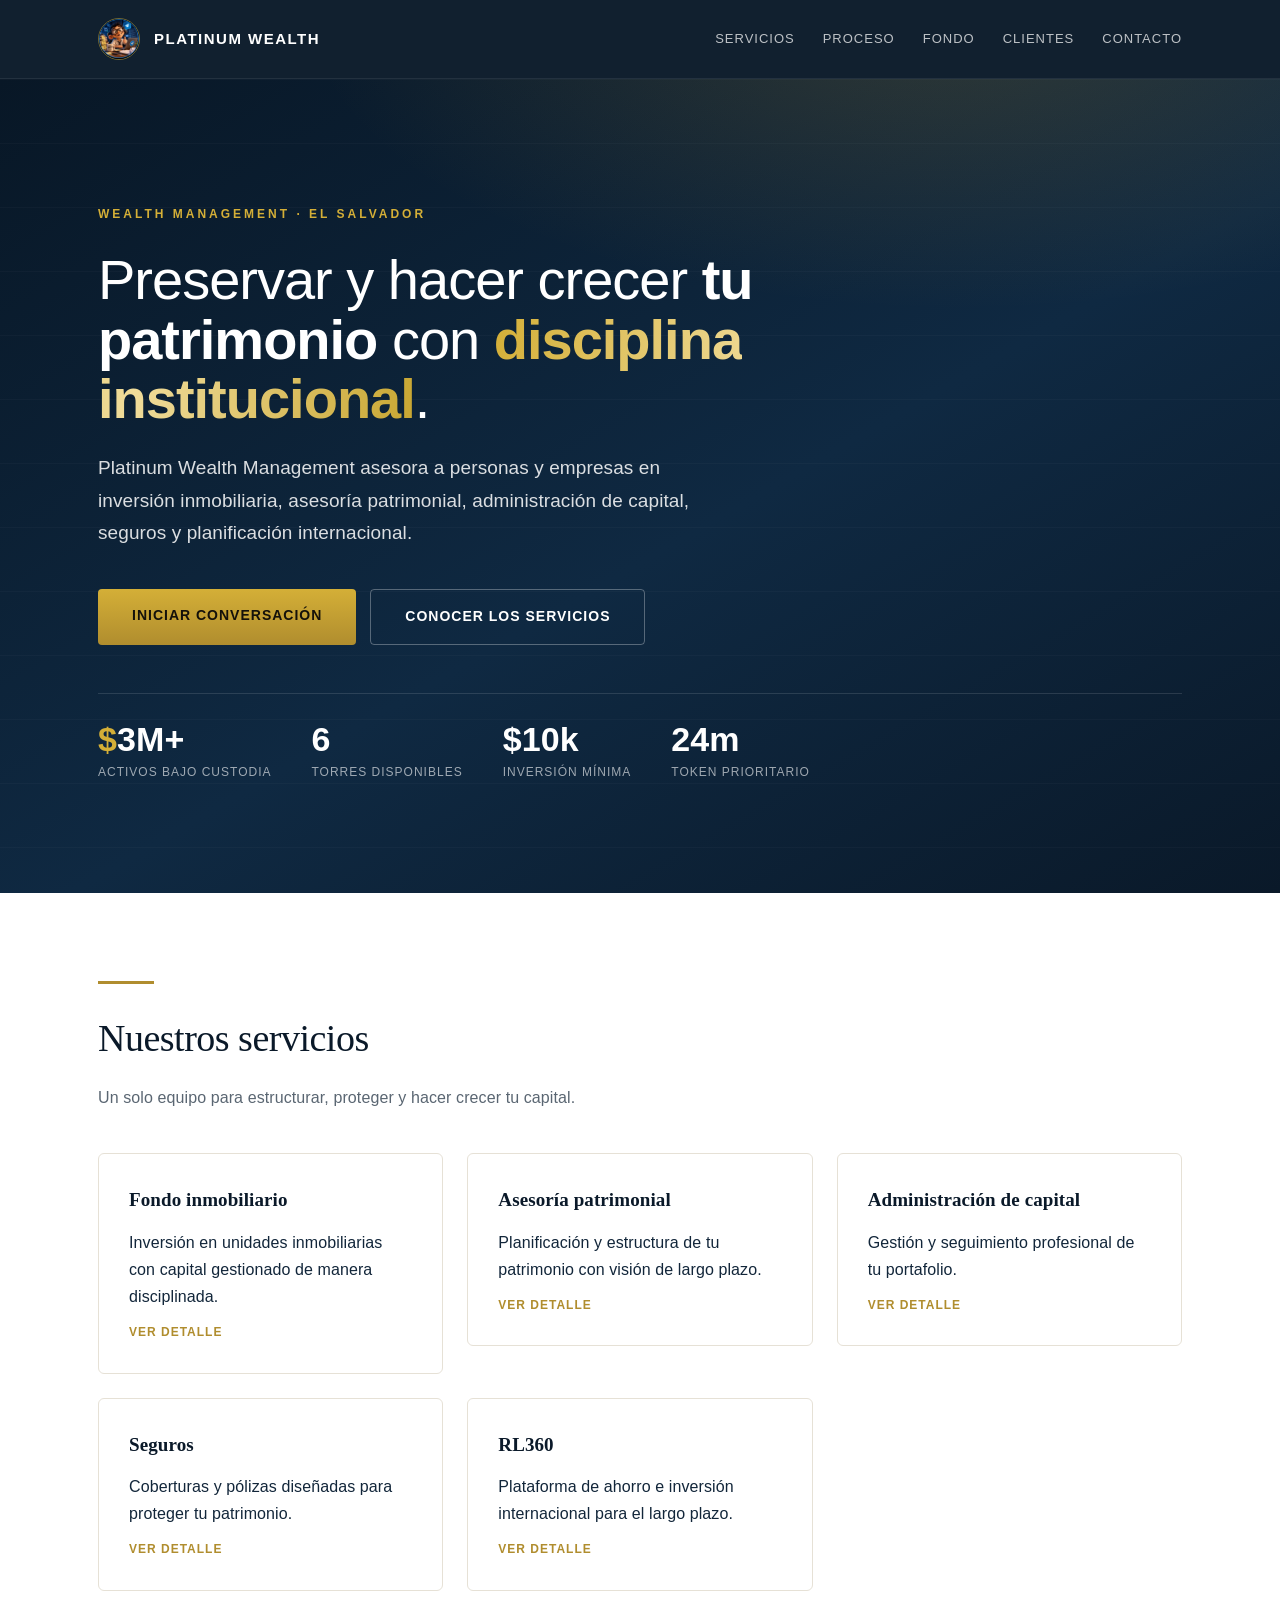
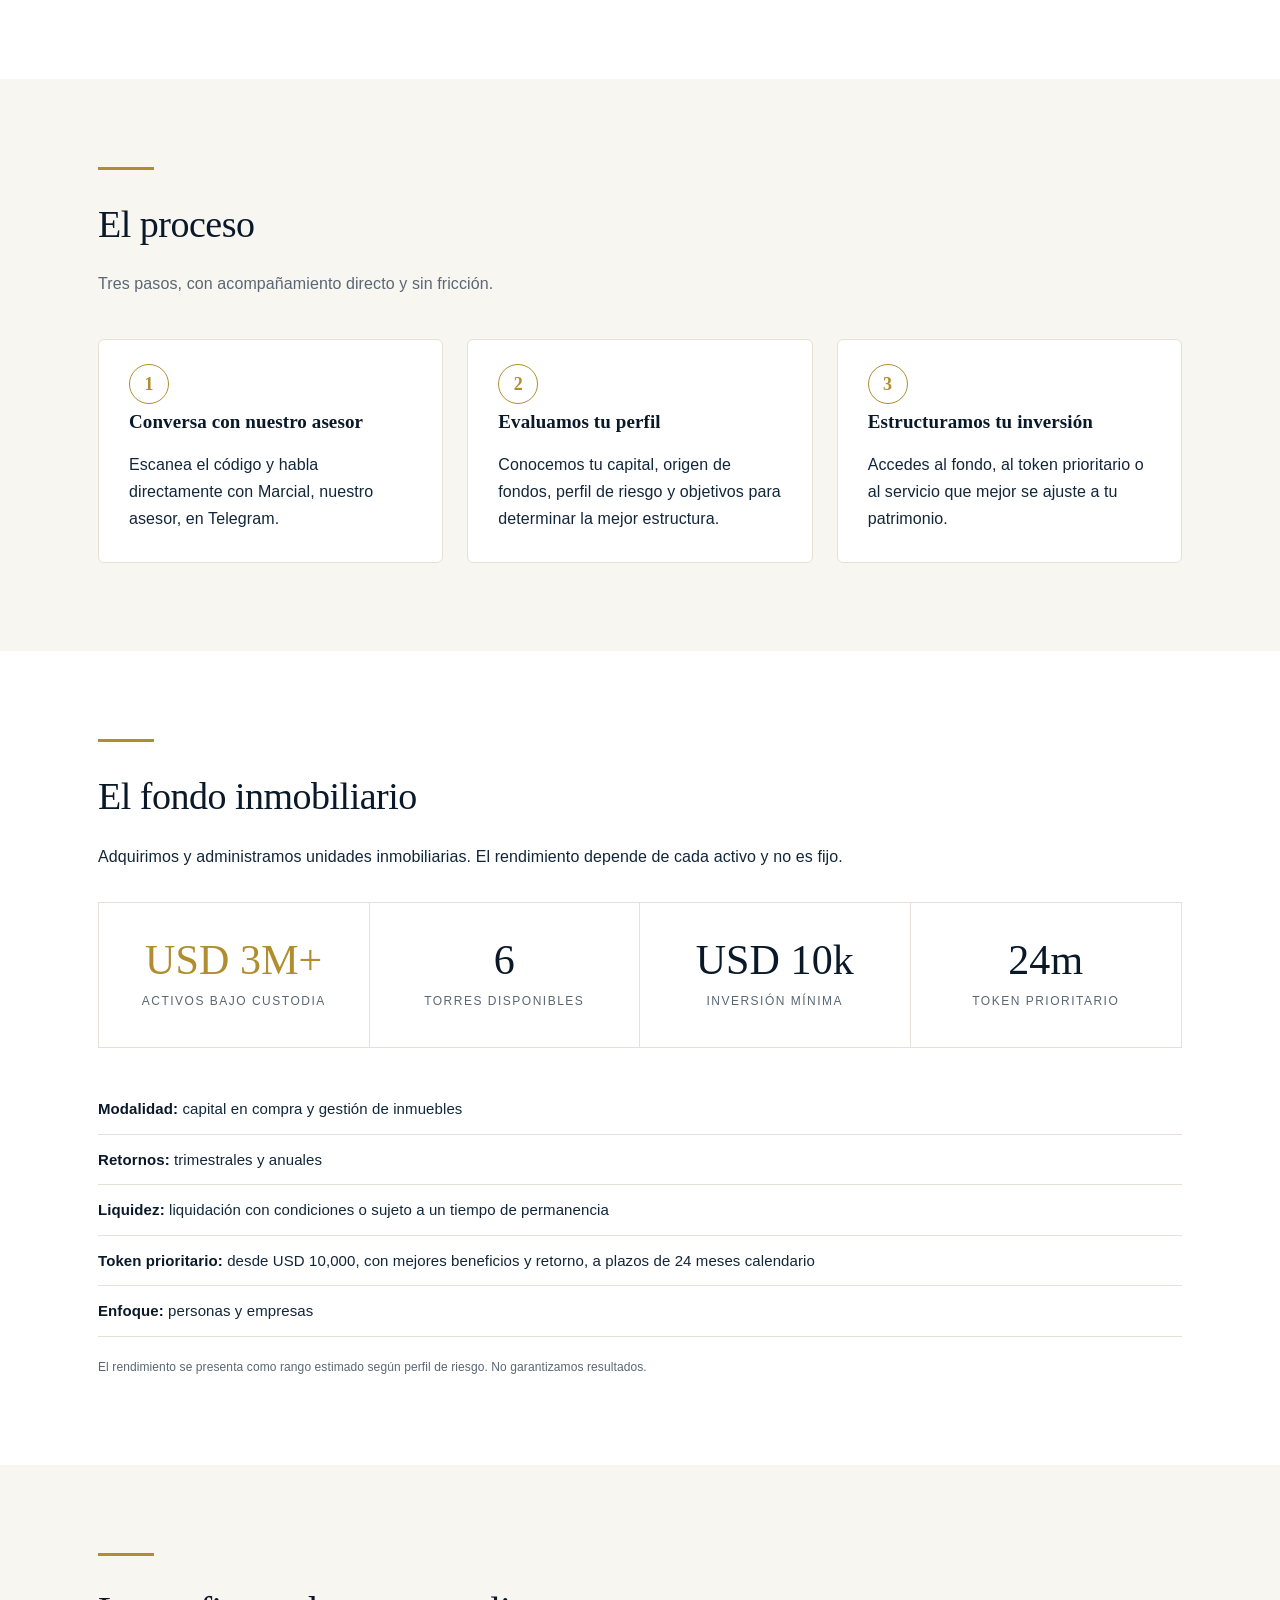
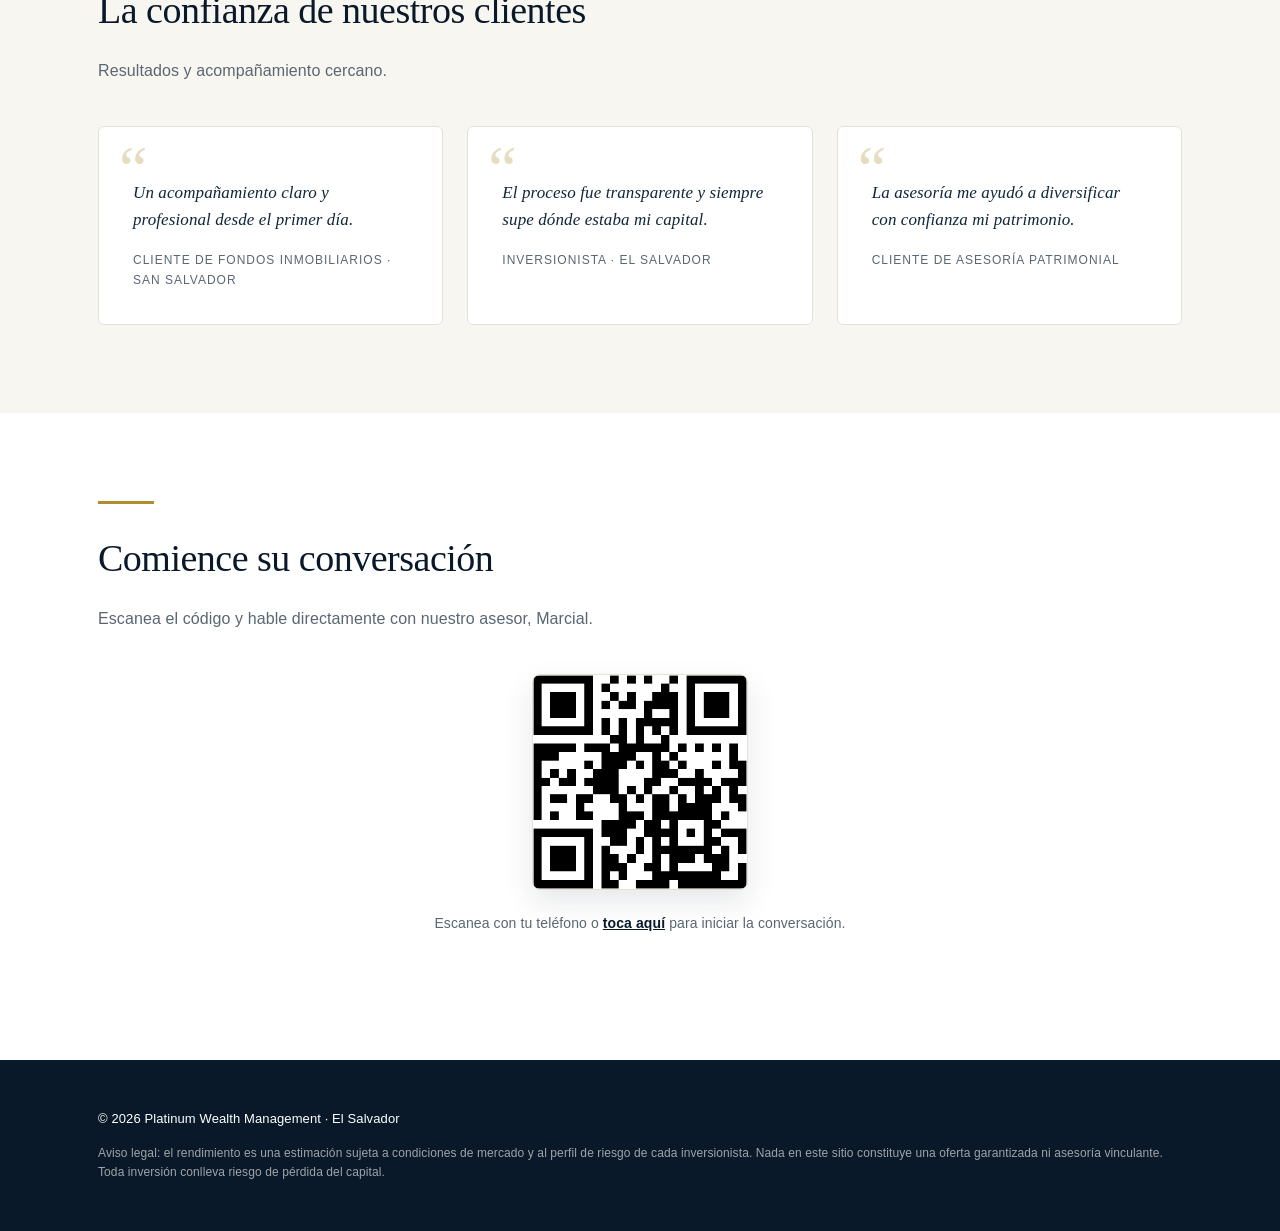
==== commit 714df3b1: "Rediseño nivel banca privada: editorial premium, proceso, testimonios, favicon" ====
--- a/index.html
+++ b/index.html
@@ -3,8 +3,11 @@
 <head>
 <meta charset="UTF-8">
 <meta name="viewport" content="width=device-width, initial-scale=1.0">
-<title>Platinum Wealth Management — Fondo Inmobiliario, Asesoría y Administración de Capital</title>
-<meta name="description" content="Platinum Wealth Management: fondo de compra de unidades inmobiliarias, asesoría patrimonial y administración de capital en El Salvador. Mínimo de inversión USD 10,000.">
+<title>Platinum Wealth Management — Wealth Management e Inversión Inmobiliaria</title>
+<meta name="description" content="Platinum Wealth Management: fondo inmobiliario, asesoría patrimonial, administración de capital, seguros y RL360. Wealth management de primer nivel en El Salvador. Mínimo de inversión USD 10,000.">
+<link rel="icon" type="image/png" sizes="32x32" href="assets/img/favicon-32.png">
+<link rel="icon" type="image/png" sizes="192x192" href="assets/img/favicon-192.png">
+<link rel="apple-touch-icon" sizes="180x180" href="assets/img/favicon-180.png">
 <link rel="stylesheet" href="assets/css/style.css">
 </head>
 <body>
@@ -12,12 +15,14 @@
 <header class="site-header">
   <div class="wrap">
     <div class="brand">
-      <img src="assets/img/logo.jpg" alt="Platinum Wealth Management" class="logo">
-      <span>Platinum Wealth Management</span>
+      <img src="assets/img/favicon-180.png" alt="Platinum Wealth Management" class="logo">
+      <span>Platinum Wealth</span>
     </div>
     <nav>
       <a href="#servicios">Servicios</a>
-      <a href="#fondo">Fondo inmobiliario</a>
+      <a href="#como-funciona">Proceso</a>
+      <a href="#fondo">Fondo</a>
+      <a href="#testimonios">Clientes</a>
       <a href="#contacto">Contacto</a>
     </nav>
   </div>
@@ -25,38 +30,34 @@
 
 <section class="hero">
   <div class="wrap">
-    <span class="hero-badge">Fondo inmobiliario · El Salvador</span>
-    <h1>Tu capital, <span class="gold-text">trabajando</span> en bienes inmobiliarios</h1>
-    <p class="lede">Fondo de compra de unidades inmobiliarias, asesoría patrimonial, administración de capital, seguros y RL360. Personas y empresas.</p>
-    <div>
-      <a class="cta" href="#contacto">Invertir desde USD 10,000</a>
-      <a class="cta secondary" href="#servicios">Conoce los servicios</a>
-    </div>
-  </div>
-</section>
-
-<section class="stats section">
-  <div class="wrap">
-    <div class="stats-bar reveal">
-      <div class="stat-card"><div class="num gold">USD 3M+</div><div class="lbl">Activos bajo custodia</div></div>
-      <div class="stat-card"><div class="num">6</div><div class="lbl">Torres disponibles</div></div>
-      <div class="stat-card"><div class="num">10k</div><div class="lbl">Inversión mínima (USD)</div></div>
-      <div class="stat-card"><div class="num">24m</div><div class="lbl">Token prioritario</div></div>
+    <span class="eyebrow">Wealth Management · El Salvador</span>
+    <h1>Preservar y hacer crecer <strong>tu patrimonio</strong> con <span class="gold-text">disciplina institucional</span>.</h1>
+    <p class="lede">Platinum Wealth Management asesora a personas y empresas en inversión inmobiliaria, asesoría patrimonial, administración de capital, seguros y planificación internacional.</p>
+    <div class="hero-actions">
+      <a class="cta" href="#contacto">Iniciar conversación</a>
+      <a class="cta ghost" href="#servicios">Conocer los servicios</a>
+    </div>
+    <div class="hero-foot">
+      <div><div class="num"><span>$</span>3M+</div><div class="lbl">Activos bajo custodia</div></div>
+      <div><div class="num">6</div><div class="lbl">Torres disponibles</div></div>
+      <div><div class="num">$10k</div><div class="lbl">Inversión mínima</div></div>
+      <div><div class="num">24m</div><div class="lbl">Token prioritario</div></div>
     </div>
   </div>
 </section>
 
 <section id="servicios" class="section">
   <div class="wrap">
-    <h2>Lo que hacemos</h2>
-    <p class="sub">Toca cada servicio para ver más detalles.</p>
-    <div class="cards details-cards">
+    <div class="rule"></div>
+    <h2>Nuestros servicios</h2>
+    <p class="section-sub">Un solo equipo para estructurar, proteger y hacer crecer tu capital.</p>
+    <div class="details-cards">
 
       <details class="card-detail">
         <summary class="card">
           <h3>Fondo inmobiliario</h3>
-          <p>Inversión en unidades inmobiliarias con capital de nuestros clientes.</p>
-          <span class="more">Ver más ↓</span>
+          <p>Inversión en unidades inmobiliarias con capital gestionado de manera disciplinada.</p>
+          <span class="more">Ver detalle</span>
         </summary>
         <div class="detail-body">
           <ul>
@@ -64,7 +65,7 @@
             <li>Alrededor de <strong>USD 3 millones</strong> en activos bajo custodia.</li>
             <li><strong>Retornos trimestrales y anuales</strong>.</li>
             <li><strong>Liquidez</strong> con condiciones o sujeto a un tiempo de permanencia.</li>
-            <li><strong>Token de inversión prioritario</strong> desde USD 10,000, con mejores beneficios y retorno, a plazos de 24 meses calendario.</li>
+            <li><strong>Token prioritario</strong> desde USD 10,000, con mejores beneficios, a 24 meses calendario.</li>
           </ul>
         </div>
       </details>
@@ -72,8 +73,8 @@
       <details class="card-detail">
         <summary class="card">
           <h3>Asesoría patrimonial</h3>
-          <p>Planificación y estructura de tu patrimonio.</p>
-          <span class="more">Ver más ↓</span>
+          <p>Planificación y estructura de tu patrimonio con visión de largo plazo.</p>
+          <span class="more">Ver detalle</span>
         </summary>
         <div class="detail-body">
           <ul>
@@ -88,8 +89,8 @@
       <details class="card-detail">
         <summary class="card">
           <h3>Administración de capital</h3>
-          <p>Gestión y seguimiento de portafolio.</p>
-          <span class="more">Ver más ↓</span>
+          <p>Gestión y seguimiento profesional de tu portafolio.</p>
+          <span class="more">Ver detalle</span>
         </summary>
         <div class="detail-body">
           <ul>
@@ -104,14 +105,14 @@
       <details class="card-detail">
         <summary class="card">
           <h3>Seguros</h3>
-          <p>Coberturas y pólizas según tus necesidades.</p>
-          <span class="more">Ver más ↓</span>
-        </summary>
-        <div class="detail-body">
-          <ul>
-            <li><strong>Coberturas y pólizas</strong> diseñadas a tu medida.</li>
+          <p>Coberturas y pólizas diseñadas para proteger tu patrimonio.</p>
+          <span class="more">Ver detalle</span>
+        </summary>
+        <div class="detail-body">
+          <ul>
+            <li><strong>Coberturas y pólizas</strong> a medida.</li>
             <li>Protege tu <strong>patrimonio y a tu familia</strong>.</li>
-            <li>Se evalúa según tu <strong>necesidad y perfil</strong>.</li>
+            <li>Evaluado según tu <strong>necesidad y perfil</strong>.</li>
             <li>Detalles de cobertura se confirman con el equipo.</li>
           </ul>
         </div>
@@ -120,14 +121,14 @@
       <details class="card-detail">
         <summary class="card">
           <h3>RL360</h3>
-          <p>Plataforma de ahorro e inversión internacional.</p>
-          <span class="more">Ver más ↓</span>
+          <p>Plataforma de ahorro e inversión internacional para el largo plazo.</p>
+          <span class="more">Ver detalle</span>
         </summary>
         <div class="detail-body">
           <ul>
             <li><strong>Ahorro e inversión internacional</strong>.</li>
             <li>Enfoque en <strong>planificación a largo plazo</strong>.</li>
-            <li>Ideal para <strong>diversificación</strong> de tu portafolio.</li>
+            <li>Ideal para <strong>diversificación</strong> de portafolio.</li>
             <li>Detalles de términos y beneficios se confirman con el equipo.</li>
           </ul>
         </div>
@@ -137,13 +138,43 @@
   </div>
 </section>
 
-<section id="fondo" class="section alt reveal">
-  <div class="wrap">
+<section id="como-funciona" class="section alt">
+  <div class="wrap">
+    <div class="rule"></div>
+    <h2>El proceso</h2>
+    <p class="section-sub">Tres pasos, con acompañamiento directo y sin fricción.</p>
+    <div class="cards steps">
+      <div class="card step">
+        <div class="step-num">1</div>
+        <h3>Conversa con nuestro asesor</h3>
+        <p>Escanea el código y habla directamente con Marcial, nuestro asesor, en Telegram.</p>
+      </div>
+      <div class="card step">
+        <div class="step-num">2</div>
+        <h3>Evaluamos tu perfil</h3>
+        <p>Conocemos tu capital, origen de fondos, perfil de riesgo y objetivos para determinar la mejor estructura.</p>
+      </div>
+      <div class="card step">
+        <div class="step-num">3</div>
+        <h3>Estructuramos tu inversión</h3>
+        <p>Accedes al fondo, al token prioritario o al servicio que mejor se ajuste a tu patrimonio.</p>
+      </div>
+    </div>
+  </div>
+</section>
+
+<section id="fondo" class="section">
+  <div class="wrap">
+    <div class="rule"></div>
     <h2>El fondo inmobiliario</h2>
-    <p>Compramos y administramos unidades inmobiliarias. El rendimiento depende de cada activo y no es fijo.</p>
-    <p class="stat">Alrededor de <strong>USD 3 millones</strong> en activos bajo custodia.</p>
-    <ul class="facts">
-      <li><strong>Mínimo de inversión:</strong> USD 10,000</li>
+    <p>Adquirimos y administramos unidades inmobiliarias. El rendimiento depende de cada activo y no es fijo.</p>
+    <div class="stats-bar reveal" style="margin-top:32px;">
+      <div class="stat-card"><div class="num gold">USD 3M+</div><div class="lbl">Activos bajo custodia</div></div>
+      <div class="stat-card"><div class="num">6</div><div class="lbl">Torres disponibles</div></div>
+      <div class="stat-card"><div class="num">USD 10k</div><div class="lbl">Inversión mínima</div></div>
+      <div class="stat-card"><div class="num">24m</div><div class="lbl">Token prioritario</div></div>
+    </div>
+    <ul class="facts" style="margin-top:36px;">
       <li><strong>Modalidad:</strong> capital en compra y gestión de inmuebles</li>
       <li><strong>Retornos:</strong> trimestrales y anuales</li>
       <li><strong>Liquidez:</strong> liquidación con condiciones o sujeto a un tiempo de permanencia</li>
@@ -154,44 +185,39 @@
   </div>
 </section>
 
-<section id="contacto" class="section reveal">
-  <div class="wrap">
-    <h2>Empieza ahora</h2>
-    <p>Escanea el código y habla directamente con nuestro asesor, Marcial. Te acompañará a evaluar si tu capital está listo para invertir.</p>
+<section id="testimonios" class="section alt">
+  <div class="wrap">
+    <div class="rule"></div>
+    <h2>La confianza de nuestros clientes</h2>
+    <p class="section-sub">Resultados y acompañamiento cercano.</p>
+    <div class="cards">
+      <div class="card quote-card">
+        <p class="quote">Un acompañamiento claro y profesional desde el primer día.</p>
+        <p class="quote-author">Cliente de fondos inmobiliarios · San Salvador</p>
+      </div>
+      <div class="card quote-card">
+        <p class="quote">El proceso fue transparente y siempre supe dónde estaba mi capital.</p>
+        <p class="quote-author">Inversionista · El Salvador</p>
+      </div>
+      <div class="card quote-card">
+        <p class="quote">La asesoría me ayudó a diversificar con confianza mi patrimonio.</p>
+        <p class="quote-author">Cliente de asesoría patrimonial</p>
+      </div>
+    </div>
+  </div>
+</section>
+
+<section id="contacto" class="section">
+  <div class="wrap">
+    <div class="rule"></div>
+    <h2>Comience su conversación</h2>
+    <p class="section-sub">Escanea el código y hable directamente con nuestro asesor, Marcial.</p>
     <div class="qr-block">
       <a href="https://t.me/Platinum_Wealth_bot" target="_blank" rel="noopener">
         <img src="assets/img/qr-marcial.png" alt="Escanea para hablar con Marcial en Telegram" class="qr">
       </a>
       <p class="qr-note">Escanea con tu teléfono o <a href="https://t.me/Platinum_Wealth_bot" target="_blank" rel="noopener">toca aquí</a> para iniciar la conversación.</p>
     </div>
-    <form id="lead-form" action="/api/lead" method="post">
-      <label>Nombre completo
-        <input type="text" name="nombre" required autocomplete="name">
-      </label>
-      <label>Correo o teléfono
-        <input type="text" name="contacto" required>
-      </label>
-      <label>Monto estimado a invertir (USD)
-        <input type="number" name="monto" min="10000" required placeholder="10000">
-      </label>
-      <label>Perfil de riesgo
-        <select name="perfil" required>
-          <option value="">Selecciona…</option>
-          <option value="conservador">Conservador</option>
-          <option value="moderado">Moderado</option>
-          <option value="agresivo">Agresivo</option>
-        </select>
-      </label>
-      <label>¿Persona o empresa?
-        <select name="tipo" required>
-          <option value="">Selecciona…</option>
-          <option value="persona">Persona</option>
-          <option value="empresa">Empresa</option>
-        </select>
-      </label>
-      <button type="submit" class="cta">Enviar</button>
-      <p class="disclaimer-mini">Al enviar aceptas ser contactado. Tus datos son privados y solo se usan para este fin.</p>
-    </form>
   </div>
 </section>
 
--- a/assets/css/style.css
+++ b/assets/css/style.css
@@ -1,230 +1,219 @@
 :root {
-  --navy: #0f2036;
-  --navy-2: #16304e;
-  --gold: #c9a227;
-  --gold-2: #e6c65a;
-  --cream: #f7f4ee;
-  --ink: #1c2841;
-  --muted: #5c6675;
-  --line: #e3ddd0;
+  --navy: #0a1929;
+  --navy-2: #102a44;
+  --ink: #12263a;
+  --gold: #b08d2e;
+  --gold-2: #d4af37;
+  --gold-soft: #f4ead0;
+  --cream: #f8f6f1;
+  --paper: #ffffff;
+  --muted: #5a6672;
+  --line: #e6e1d6;
+  --serif: "Georgia", "Times New Roman", serif;
+  --sans: -apple-system, "SF Pro Display", "Segoe UI", Roboto, Helvetica, Arial, sans-serif;
 }
 * { box-sizing: border-box; margin: 0; padding: 0; }
 html { scroll-behavior: smooth; }
 body {
-  font-family: -apple-system, "Segoe UI", Roboto, Helvetica, Arial, sans-serif;
+  font-family: var(--sans);
   color: var(--ink);
-  background: #fff;
-  line-height: 1.6;
+  background: var(--paper);
+  line-height: 1.7;
   -webkit-font-smoothing: antialiased;
-}
-.wrap { max-width: 1080px; margin: 0 auto; padding: 0 24px; }
-
-/* Header */
+  letter-spacing: .1px;
+}
+.wrap { max-width: 1140px; margin: 0 auto; padding: 0 28px; }
+
+/* Header — sobrio, tipo banca */
 .site-header {
-  background: rgba(15,32,54,.96);
-  backdrop-filter: blur(8px);
+  background: rgba(10,25,41,.97);
+  backdrop-filter: blur(10px);
   color: #fff;
-  padding: 14px 0;
+  padding: 18px 0;
   position: sticky;
   top: 0;
   z-index: 10;
-  border-bottom: 1px solid rgba(255,255,255,.06);
-}
-.site-header .wrap { display: flex; align-items: center; justify-content: space-between; flex-wrap: wrap; gap: 12px; }
-.brand { display: flex; align-items: center; gap: 12px; font-weight: 700; letter-spacing: .5px; }
-.logo { height: 40px; width: auto; border-radius: 6px; }
-nav { display: flex; gap: 22px; }
-nav a { color: #fff; text-decoration: none; font-size: 14px; opacity: .82; transition: opacity .2s; }
+  border-bottom: 1px solid rgba(255,255,255,.08);
+}
+.site-header .wrap { display: flex; align-items: center; justify-content: space-between; flex-wrap: wrap; gap: 14px; }
+.brand { display: flex; align-items: center; gap: 14px; font-weight: 600; letter-spacing: 1.5px; font-size: 15px; text-transform: uppercase; }
+.logo { height: 42px; width: auto; border-radius: 50%; border: 1px solid rgba(212,175,55,.5); }
+nav { display: flex; gap: 28px; }
+nav a {
+  color: #fff; text-decoration: none; font-size: 13px; letter-spacing: 1px;
+  text-transform: uppercase; opacity: .72; transition: opacity .2s; font-weight: 500;
+}
 nav a:hover { opacity: 1; }
 
-/* Hero */
+/* Hero — editorial premium */
 .hero {
   position: relative;
-  background: radial-gradient(1200px 500px at 80% -10%, rgba(201,162,39,.18), transparent 60%), linear-gradient(135deg, var(--navy) 0%, #1d3a5f 100%);
+  background: radial-gradient(1100px 520px at 75% -10%, rgba(180,141,46,.22), transparent 60%),
+    linear-gradient(150deg, #081726 0%, #0f2942 55%, #0a1929 100%);
   color: #fff;
-  padding: 110px 0 90px;
+  padding: 120px 0 110px;
   overflow: hidden;
 }
 .hero::after {
   content: "";
   position: absolute;
   inset: 0;
-  background-image: radial-gradient(rgba(255,255,255,.05) 1px, transparent 1px);
-  background-size: 26px 26px;
+  background-image: linear-gradient(rgba(255,255,255,.025) 1px, transparent 1px);
+  background-size: 100% 64px;
   pointer-events: none;
 }
 .hero .wrap { position: relative; z-index: 1; }
+.eyebrow {
+  display: inline-block;
+  font-size: 12px; letter-spacing: 3px; text-transform: uppercase;
+  color: var(--gold-2); margin-bottom: 26px; font-weight: 600;
+}
 .hero h1 {
-  font-size: 52px;
-  line-height: 1.08;
-  margin-bottom: 20px;
-  max-width: 720px;
-  font-weight: 800;
-  letter-spacing: -1px;
-}
+  font-size: 56px; line-height: 1.06; margin-bottom: 24px; max-width: 780px;
+  font-weight: 300; letter-spacing: -1px;
+}
+.hero h1 strong { font-weight: 700; }
 .hero h1 .gold-text {
-  background: linear-gradient(100deg, #e6c65a 0%, #f4df8e 50%, #c9a227 100%);
-  -webkit-background-clip: text;
-  background-clip: text;
-  -webkit-text-fill-color: transparent;
-}
-.lede { font-size: 20px; opacity: .92; margin-bottom: 34px; max-width: 620px; }
+  background: linear-gradient(100deg, #d4af37 0%, #f0dc9a 50%, #c8a631 100%);
+  -webkit-background-clip: text; background-clip: text; -webkit-text-fill-color: transparent;
+  font-weight: 600;
+}
+.lede { font-size: 19px; opacity: .85; margin-bottom: 40px; max-width: 600px; font-weight: 300; }
+.hero-actions { display: flex; gap: 14px; flex-wrap: wrap; }
 .cta {
   display: inline-block;
-  background: linear-gradient(180deg, var(--gold-2), var(--gold));
-  color: #1a1608;
-  padding: 16px 32px;
-  border-radius: 10px;
-  font-weight: 800;
-  text-decoration: none;
-  border: none;
-  cursor: pointer;
-  font-size: 16px;
-  box-shadow: 0 8px 24px rgba(201,162,39,.35);
-  transition: transform .15s ease, box-shadow .2s ease;
-}
-.cta:hover { transform: translateY(-2px); box-shadow: 0 12px 32px rgba(201,162,39,.5); }
-.cta.secondary {
-  background: rgba(255,255,255,.08);
-  color: #fff;
-  box-shadow: none;
-  border: 1px solid rgba(255,255,255,.25);
-  margin-left: 10px;
-}
-.cta.secondary:hover { background: rgba(255,255,255,.15); }
-.hero-badge {
-  display: inline-block;
-  font-size: 13px;
-  letter-spacing: 1px;
-  text-transform: uppercase;
-  color: var(--gold-2);
-  border: 1px solid rgba(230,198,90,.4);
-  padding: 6px 14px;
-  border-radius: 100px;
-  margin-bottom: 22px;
-}
+  background: linear-gradient(180deg, #d4af37, #b08d2e);
+  color: #14110a;
+  padding: 15px 34px;
+  border-radius: 4px;
+  font-weight: 600; text-decoration: none; border: none; cursor: pointer;
+  font-size: 14px; letter-spacing: 1px; text-transform: uppercase;
+  transition: transform .15s ease, box-shadow .25s ease, background .25s;
+}
+.cta:hover { transform: translateY(-1px); box-shadow: 0 14px 34px rgba(180,141,46,.35); }
+.cta.ghost {
+  background: transparent; color: #fff; box-shadow: none;
+  border: 1px solid rgba(255,255,255,.3);
+}
+.cta.ghost:hover { background: rgba(255,255,255,.08); }
+.hero-foot {
+  margin-top: 48px; padding-top: 28px; border-top: 1px solid rgba(255,255,255,.12);
+  display: flex; gap: 40px; flex-wrap: wrap;
+}
+.hero-foot .num { font-size: 34px; font-weight: 600; color: #fff; line-height: 1; }
+.hero-foot .num span { color: var(--gold-2); }
+.hero-foot .lbl { font-size: 12px; letter-spacing: 1px; text-transform: uppercase; color: rgba(255,255,255,.6); margin-top: 6px; }
 
 /* Secciones */
-.section { padding: 80px 0; }
+.section { padding: 88px 0; }
 .section.alt { background: var(--cream); }
-.section h2 { font-size: 34px; margin-bottom: 12px; color: var(--navy); font-weight: 800; letter-spacing: -.5px; }
-.section .section-sub { color: var(--muted); margin-bottom: 36px; max-width: 620px; }
-
-/* Stats bar */
-.stats-bar {
-  display: grid;
-  grid-template-columns: repeat(auto-fit, minmax(180px, 1fr));
-  gap: 20px;
-  margin: 48px 0 0;
-}
+.section h2 { font-size: 38px; margin-bottom: 14px; color: var(--navy); font-weight: 400; letter-spacing: -.5px; font-family: var(--serif); }
+.section .section-sub { color: var(--muted); margin-bottom: 42px; max-width: 640px; font-size: 16px; }
+.section .rule {
+  width: 56px; height: 3px; background: var(--gold); margin: 0 0 22px;
+}
+
+/* Stats */
+.stats-bar { display: grid; grid-template-columns: repeat(4, 1fr); gap: 0; border: 1px solid var(--line); background: #fff; }
 .stat-card {
-  background: #fff;
-  border: 1px solid var(--line);
-  border-radius: 14px;
-  padding: 26px 20px;
-  text-align: center;
-  box-shadow: 0 2px 10px rgba(15,32,54,.04);
-  transition: transform .2s ease, box-shadow .2s ease;
-}
-.stat-card:hover { transform: translateY(-4px); box-shadow: 0 10px 24px rgba(15,32,54,.08); }
-.stat-card .num {
-  font-size: 34px;
-  font-weight: 800;
-  color: var(--navy);
-  line-height: 1;
-  margin-bottom: 8px;
-}
+  padding: 36px 24px; text-align: center; border-right: 1px solid var(--line);
+}
+.stat-card:last-child { border-right: none; }
+.stat-card .num { font-size: 42px; font-weight: 300; color: var(--navy); line-height: 1; margin-bottom: 10px; font-family: var(--serif); }
 .stat-card .num.gold { color: var(--gold); }
-.stat-card .lbl { font-size: 14px; color: var(--muted); }
-
-/* Cards */
-.cards { display: grid; grid-template-columns: repeat(auto-fit, minmax(260px, 1fr)); gap: 24px; }
-.card { background: #fff; border: 1px solid var(--line); border-radius: 12px; padding: 28px; }
-.card h3 { color: var(--navy); margin-bottom: 12px; font-size: 20px; }
+.stat-card .lbl { font-size: 12px; letter-spacing: 1.5px; text-transform: uppercase; color: var(--muted); }
+
+/* Cards de servicio desplegables */
+.cards { display: grid; grid-template-columns: repeat(auto-fit, minmax(280px, 1fr)); gap: 24px; }
+.card {
+  background: #fff; border: 1px solid var(--line); border-radius: 6px; padding: 30px;
+  transition: box-shadow .25s ease, border-color .25s ease;
+}
+.card h3 { color: var(--navy); margin-bottom: 12px; font-size: 19px; font-weight: 600; font-family: var(--serif); }
+.card:hover { box-shadow: 0 16px 40px rgba(10,25,41,.08); border-color: var(--gold-2); }
 .facts { list-style: none; margin: 20px 0; }
-.facts li { padding: 10px 0; border-bottom: 1px solid var(--line); font-size: 15px; }
+.facts li { padding: 12px 0; border-bottom: 1px solid var(--line); font-size: 15px; }
+.facts li strong { color: var(--navy); }
 
 .disclaimer-mini { font-size: 12px; color: var(--muted); margin-top: 12px; }
 
 /* Form */
-form { max-width: 520px; display: flex; flex-direction: column; gap: 16px; margin-top: 24px; }
-label { display: flex; flex-direction: column; gap: 6px; font-size: 14px; font-weight: 600; }
+form { max-width: 540px; display: flex; flex-direction: column; gap: 16px; margin-top: 28px; }
+label { display: flex; flex-direction: column; gap: 6px; font-size: 13px; font-weight: 600; letter-spacing: .5px; text-transform: uppercase; color: var(--navy); }
 input, select {
-  padding: 13px;
-  border: 1px solid var(--line);
-  border-radius: 8px;
-  font-size: 16px;
-  font-weight: 400;
-  background: #fff;
+  padding: 14px; border: 1px solid var(--line); border-radius: 4px; font-size: 16px;
+  font-weight: 400; background: #fff; text-transform: none; letter-spacing: 0;
   transition: border-color .15s ease, box-shadow .15s ease;
 }
-input:focus, select:focus { outline: none; box-shadow: 0 0 0 3px rgba(201,162,39,.25); border-color: var(--gold); }
+input:focus, select:focus { outline: none; box-shadow: 0 0 0 3px rgba(180,141,46,.18); border-color: var(--gold); }
 
 /* Footer */
-.site-footer { background: var(--navy); color: #fff; padding: 44px 0; font-size: 14px; }
-.site-footer .legal { opacity: .7; margin-top: 12px; font-size: 12px; }
+.site-footer { background: var(--navy); color: #fff; padding: 48px 0; font-size: 13px; }
+.site-footer .legal { opacity: .6; margin-top: 14px; font-size: 12px; line-height: 1.6; }
 
 /* QR */
-.qr-block { margin: 24px 0 32px; text-align: center; }
+.qr-block { margin: 28px 0 36px; text-align: center; }
 .qr-block .qr {
-  width: 220px; height: 220px;
-  border: 1px solid var(--line);
-  border-radius: 16px;
-  display: inline-block;
-  box-shadow: 0 8px 24px rgba(15,32,54,.12);
+  width: 216px; height: 216px; border: 1px solid var(--line);
+  border-radius: 8px; display: inline-block; box-shadow: 0 12px 30px rgba(10,25,41,.1);
   transition: transform .2s ease;
 }
-.qr-block .qr:hover { transform: scale(1.03); }
-.qr-note { margin-top: 12px; font-size: 14px; color: var(--muted); }
+.qr-block .qr:hover { transform: scale(1.02); }
+.qr-note { margin-top: 14px; font-size: 14px; color: var(--muted); }
 .qr-note a { color: var(--navy); font-weight: 600; }
 
 .stat { margin-top: 14px; font-size: 16px; }
 .stat strong { color: var(--navy); font-size: 18px; }
 
+/* Pasos (cómo funciona) */
+.steps .step { position: relative; padding-top: 40px; }
+.step-num {
+  position: absolute; top: 24px; left: 30px;
+  width: 40px; height: 40px; border: 1px solid var(--gold);
+  color: var(--gold); border-radius: 50%;
+  display: flex; align-items: center; justify-content: center;
+  font-size: 18px; font-weight: 600; font-family: var(--serif);
+}
+.steps .card { padding-top: 40px; }
+.steps .card h3 { margin-top: 26px; }
+
+/* Testimonios */
+.quote-card { position: relative; padding: 34px; }
+.quote-card::before {
+  content: "\201C"; position: absolute; top: 10px; left: 20px;
+  font-size: 64px; color: var(--gold); opacity: .3; font-family: var(--serif); line-height: 1;
+}
+.quote { font-size: 17px; font-style: italic; color: var(--ink); font-family: var(--serif); margin-top: 18px; line-height: 1.6; }
+.quote-author { margin-top: 16px; font-size: 12px; letter-spacing: 1px; text-transform: uppercase; color: var(--muted); }
+
 /* Cards desplegables */
 .sub { color: var(--muted); font-size: 14px; margin-top: -8px; }
-.details-cards { display: flex; flex-wrap: wrap; gap: 20px; }
-.card-detail { flex: 1 1 260px; min-width: 240px; border: none; padding: 0; }
-.card-detail summary.card {
-  cursor: pointer;
-  list-style: none;
-  position: relative;
-  border: 1px solid var(--line);
-  box-shadow: 0 2px 10px rgba(15,32,54,.04);
-  transition: transform .15s ease, box-shadow .15s ease;
-}
+.details-cards { display: grid; grid-template-columns: repeat(auto-fit, minmax(280px, 1fr)); gap: 24px; }
+.card-detail { border: none; padding: 0; }
+.card-detail summary.card { cursor: pointer; list-style: none; position: relative; }
 .card-detail summary.card::-webkit-details-marker { display: none; }
-.card-detail summary.card:hover { transform: translateY(-3px); box-shadow: 0 10px 24px rgba(15,32,54,.08); }
-.card-detail summary.card:focus-visible { outline: 2px solid var(--navy); outline-offset: 2px; }
-.more { display: block; margin-top: 10px; font-size: 13px; font-weight: 700; color: var(--gold); transition: color .2s; }
+.card-detail summary.card:hover { transform: translateY(-2px); box-shadow: 0 16px 40px rgba(10,25,41,.08); }
+.card-detail summary.card:focus-visible { outline: 2px solid var(--gold); outline-offset: 2px; }
+.more { display: block; margin-top: 12px; font-size: 12px; font-weight: 600; letter-spacing: 1px; text-transform: uppercase; color: var(--gold); }
 .card-detail[open] .more { color: var(--muted); }
-.detail-body {
-  padding: 16px 18px;
-  border: 1px solid var(--line);
-  border-top: none;
-  border-radius: 0 0 12px 12px;
-  background: #fff;
-  animation: fadeIn .25s ease;
-}
+.detail-body { padding: 18px 20px; border: 1px solid var(--line); border-top: none; border-radius: 0 0 6px 6px; background: #fff; animation: fadeIn .25s ease; }
 .detail-body ul { margin: 0; padding-left: 18px; }
-.detail-body li { margin-bottom: 8px; font-size: 14px; line-height: 1.5; }
+.detail-body li { margin-bottom: 10px; font-size: 14px; line-height: 1.6; }
+.detail-body li strong { color: var(--navy); }
 
 /* Animaciones */
-@keyframes fadeIn {
-  from { opacity: 0; transform: translateY(-4px); }
-  to { opacity: 1; transform: translateY(0); }
-}
-.reveal {
-  opacity: 0;
-  transform: translateY(24px);
-  transition: opacity .6s ease, transform .6s ease;
-}
+@keyframes fadeIn { from { opacity: 0; transform: translateY(-4px); } to { opacity: 1; transform: translateY(0); } }
+.reveal { opacity: 0; transform: translateY(26px); transition: opacity .7s ease, transform .7s ease; }
 .reveal.visible { opacity: 1; transform: translateY(0); }
 
 /* Responsive */
-@media (max-width: 640px) {
-  .hero h1 { font-size: 36px; }
+@media (max-width: 720px) {
+  .hero h1 { font-size: 38px; }
   .lede { font-size: 17px; }
-  .section { padding: 56px 0; }
-  .cta.secondary { margin-left: 0; margin-top: 10px; }
+  .section { padding: 60px 0; }
+  .section h2 { font-size: 30px; }
+  .stats-bar { grid-template-columns: repeat(2, 1fr); }
+  .stat-card:nth-child(2n) { border-right: none; }
+  .stat-card:nth-child(-n+2) { border-bottom: 1px solid var(--line); }
+  .hero-foot { gap: 24px; }
 }
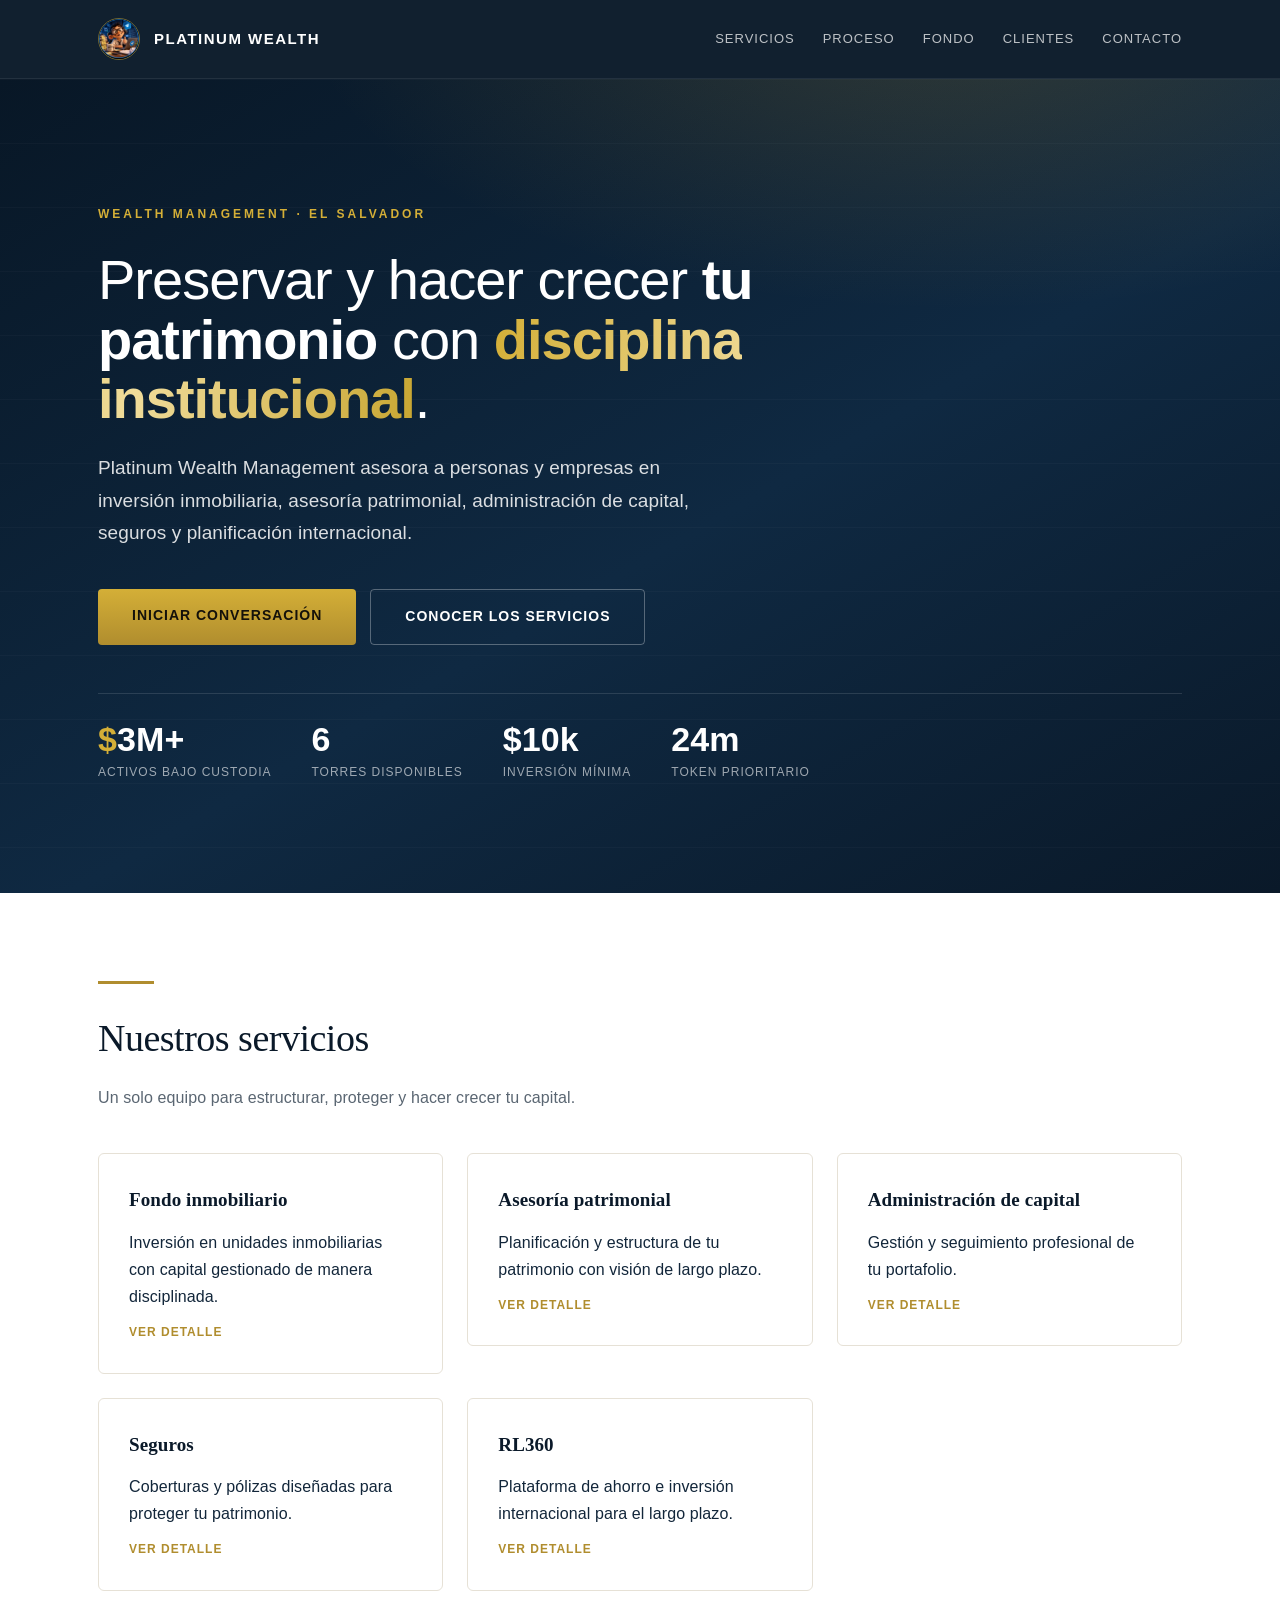
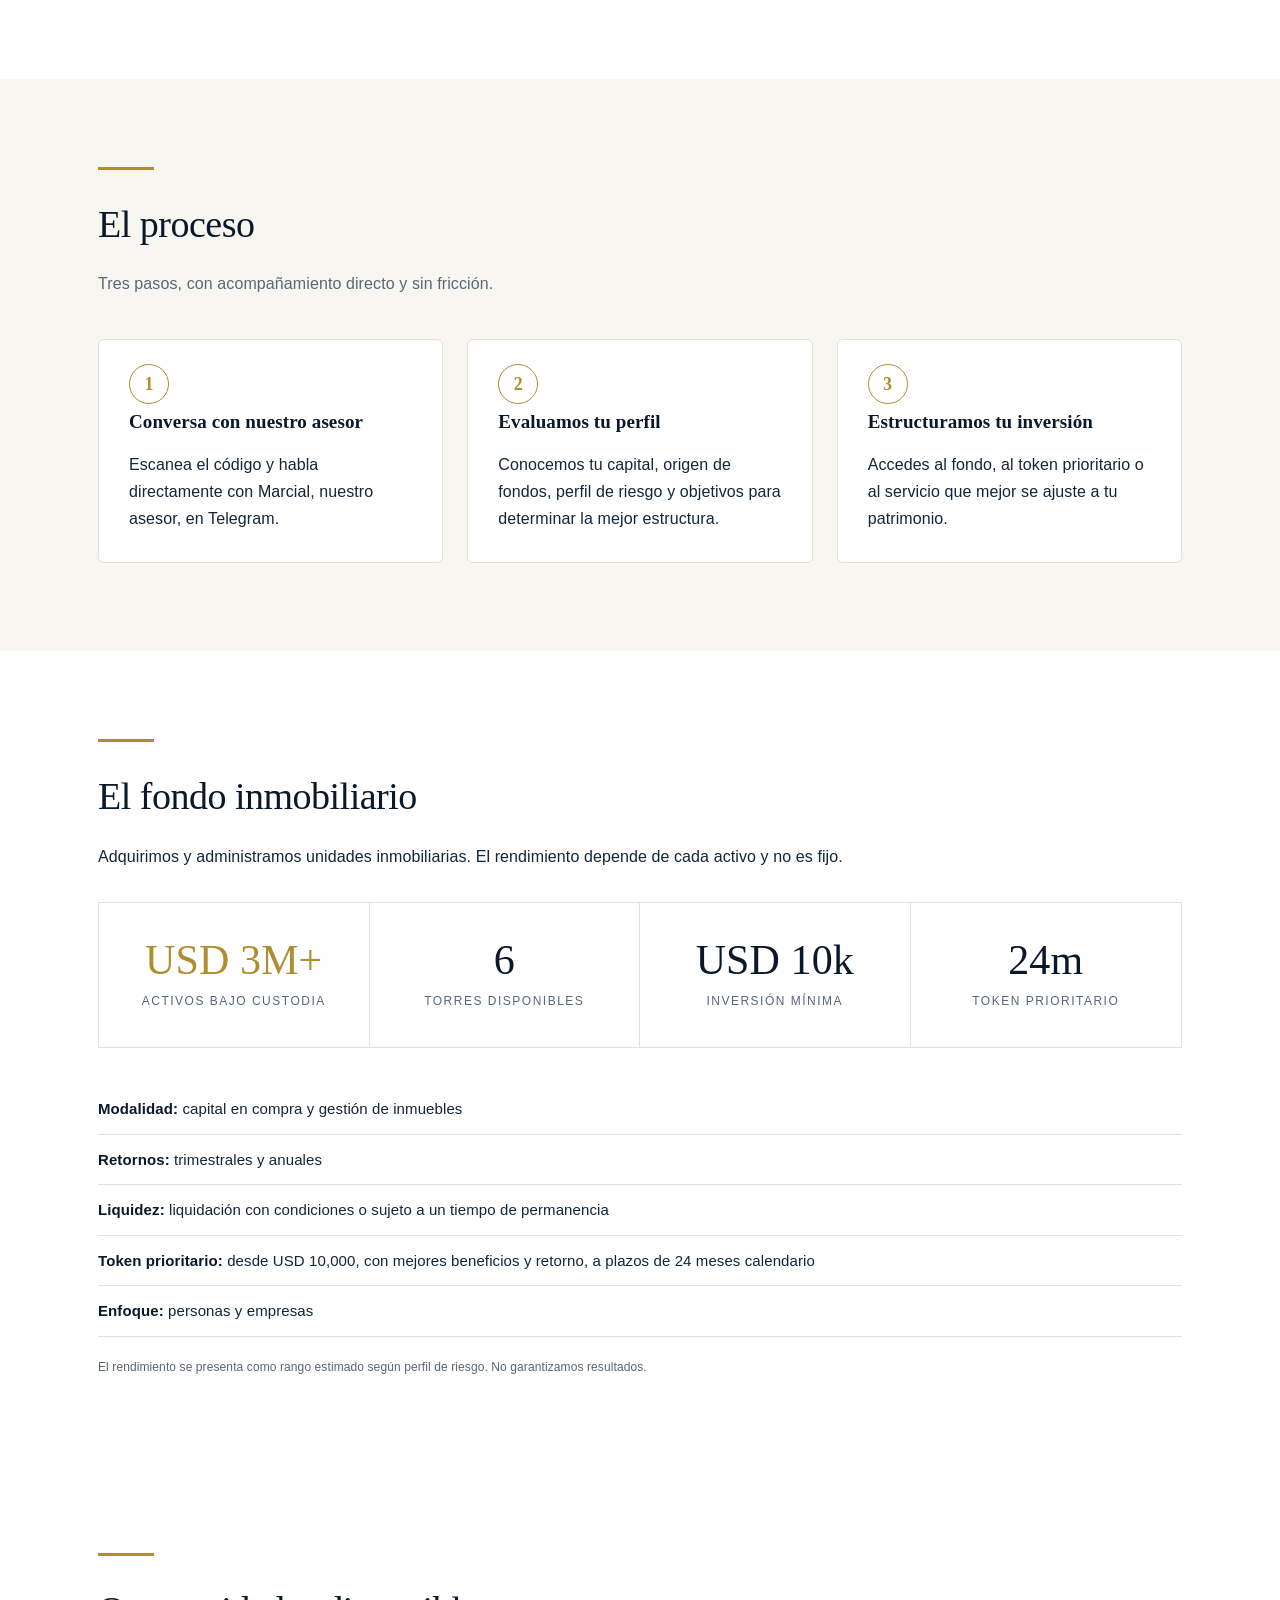
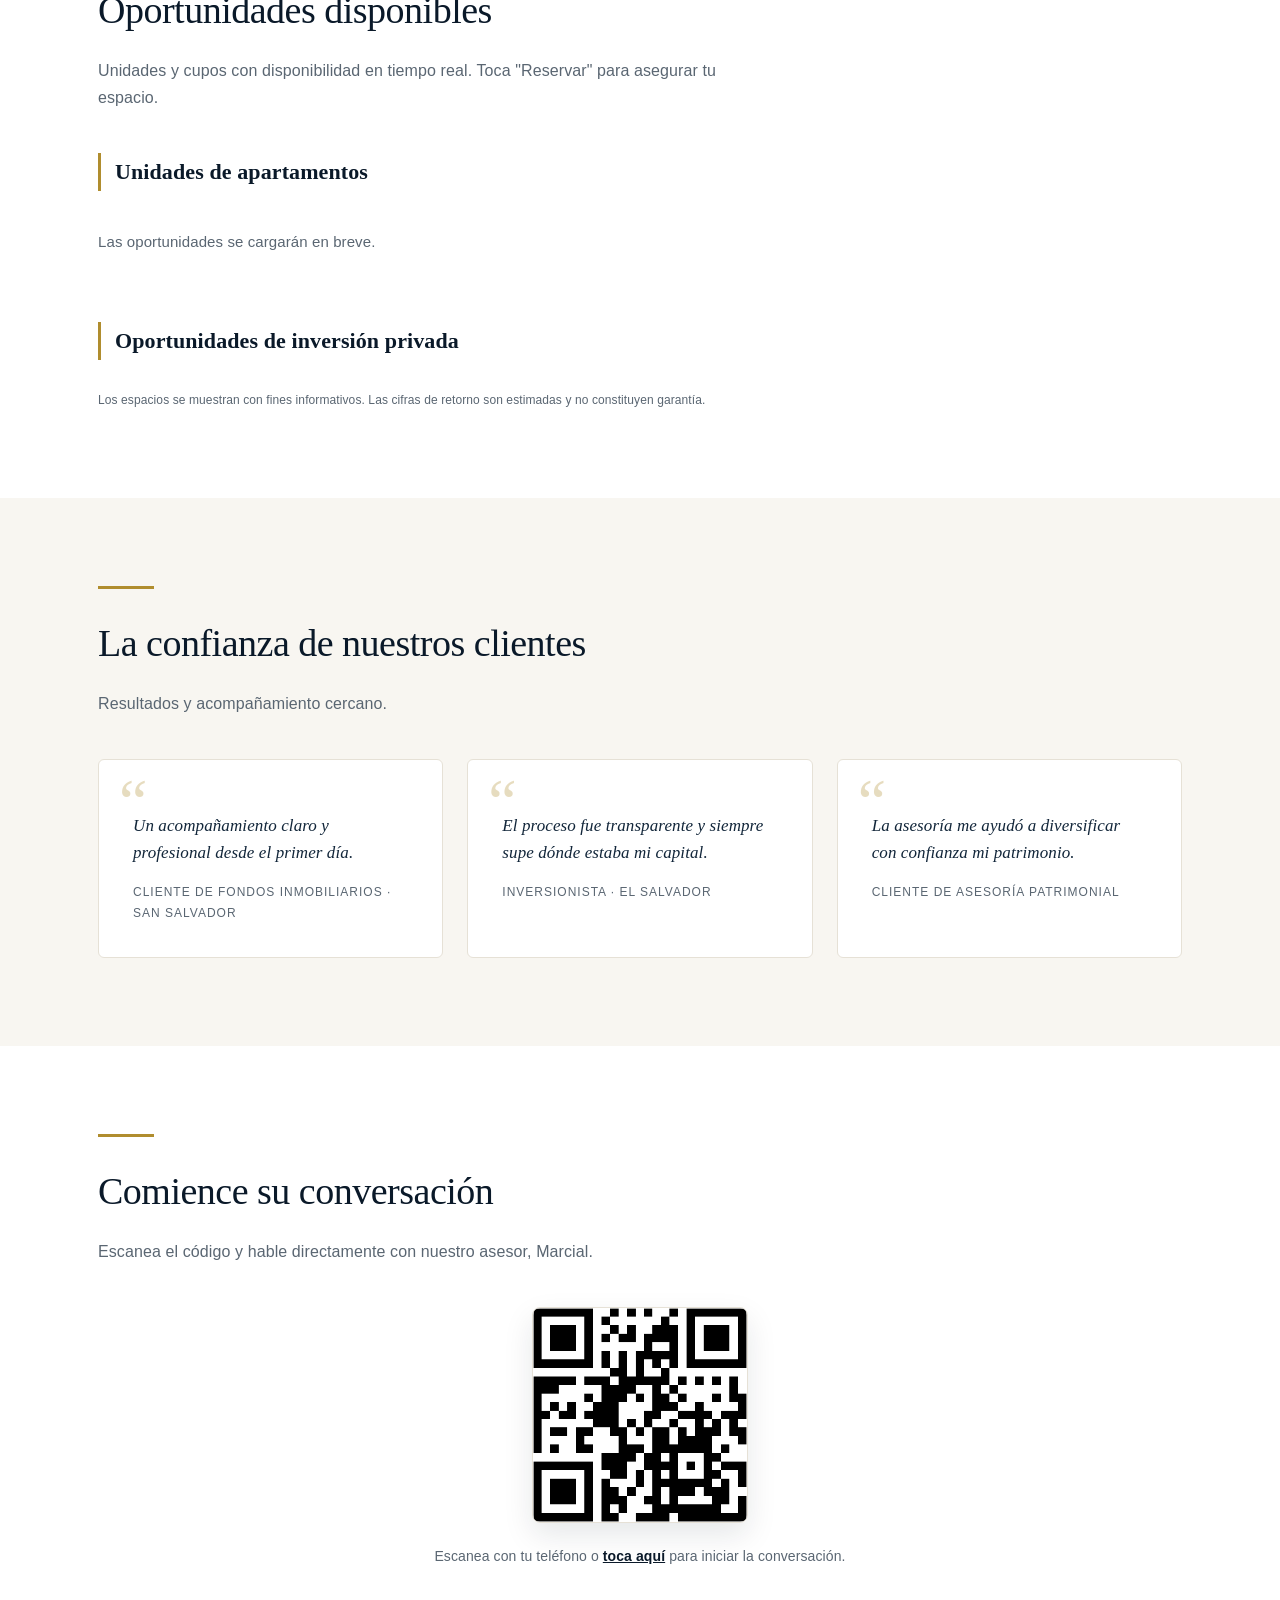
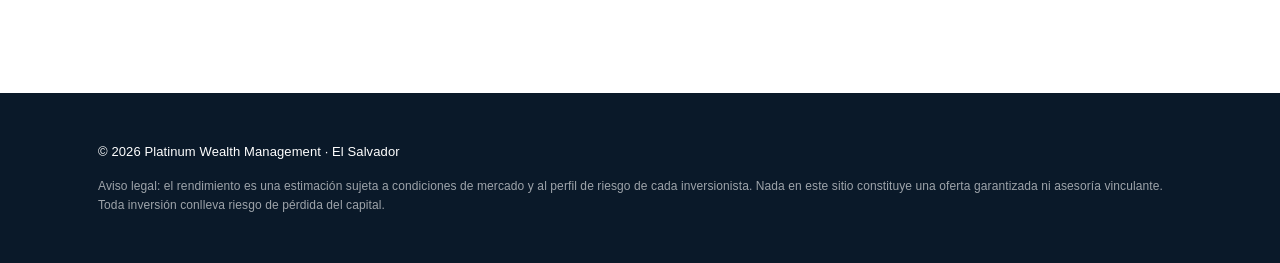
==== commit 63d47e65: "Vitrina interactiva: 6 unidades + 2 oportunidades privadas con espacios" ====
--- a/index.html
+++ b/index.html
@@ -185,6 +185,23 @@
   </div>
 </section>
 
+
+<section id="oportunidades" class="section">
+  <div class="wrap">
+    <div class="rule"></div>
+    <h2>Oportunidades disponibles</h2>
+    <p class="section-sub">Unidades y cupos con disponibilidad en tiempo real. Toca "Reservar" para asegurar tu espacio.</p>
+
+    <h3 class="sub-title">Unidades de apartamentos</h3>
+    <div id="unidades-grid" class="unidades-grid"></div>
+
+    <h3 class="sub-title" style="margin-top:48px;">Oportunidades de inversión privada</h3>
+    <div id="oportunidades-grid" class="oportunidades-grid"></div>
+
+    <p class="disclaimer-mini">Los espacios se muestran con fines informativos. Las cifras de retorno son estimadas y no constituyen garantía.</p>
+  </div>
+</section>
+
 <section id="testimonios" class="section alt">
   <div class="wrap">
     <div class="rule"></div>
--- a/assets/css/style.css
+++ b/assets/css/style.css
@@ -216,4 +216,54 @@
   .stat-card:nth-child(2n) { border-right: none; }
   .stat-card:nth-child(-n+2) { border-bottom: 1px solid var(--line); }
   .hero-foot { gap: 24px; }
-}+}
+/* Vitrina interactiva de oportunidades */
+.sub-title {
+  font-family: var(--serif);
+  font-size: 22px;
+  font-weight: 600;
+  color: var(--navy);
+  margin: 28px 0 18px;
+  border-left: 3px solid var(--gold);
+  padding-left: 14px;
+}
+.unidades-grid {
+  display: grid;
+  grid-template-columns: repeat(auto-fill, minmax(300px, 1fr));
+  gap: 24px;
+}
+.oportunidades-grid {
+  display: grid;
+  grid-template-columns: repeat(auto-fill, minmax(320px, 1fr));
+  gap: 24px;
+}
+.unidad-card { overflow: hidden; padding: 0; display: flex; flex-direction: column; }
+.unidad-card img { width: 100%; height: 190px; object-fit: cover; display: block; }
+.unidad-body { padding: 20px 22px 24px; display: flex; flex-direction: column; gap: 10px; flex: 1; }
+.unidad-tags { display: flex; gap: 8px; flex-wrap: wrap; }
+.tag {
+  font-size: 11px; letter-spacing: .5px; text-transform: uppercase;
+  padding: 4px 10px; border-radius: 100px; border: 1px solid var(--line);
+  color: var(--muted); font-weight: 600;
+}
+.tag.ok { color: #1a7f37; border-color: #bfe3ca; background: #f0faf3; }
+.unidad-card h3, .oportunidad-card h3 { margin: 0; font-size: 19px; font-family: var(--serif); color: var(--navy); }
+.unidad-meta { color: var(--muted); font-size: 14px; margin: 0; }
+.spaces { font-size: 14px; color: var(--ink); }
+.spaces strong { color: var(--gold); font-size: 20px; }
+.oportunidad-card { display: flex; flex-direction: column; gap: 12px; }
+.op-badge { font-size: 30px; }
+.op-datos { display: flex; flex-direction: column; gap: 4px; font-size: 14px; color: var(--muted); }
+.op-datos strong { color: var(--navy); }
+.reservar { margin-top: auto; text-align: center; width: 100%; }
+.reservar:disabled {
+  background: #d7d4cc; color: #8a8578; cursor: not-allowed; box-shadow: none;
+}
+.empty { color: var(--muted); font-size: 15px; padding: 20px 0; }
+#pwm-toast {
+  position: fixed; bottom: 24px; left: 50%; transform: translateX(-50%) translateY(20px);
+  background: var(--navy); color: #fff; padding: 14px 22px; border-radius: 6px;
+  font-size: 14px; opacity: 0; pointer-events: none; transition: opacity .3s, transform .3s;
+  box-shadow: 0 10px 30px rgba(10,25,41,.3); z-index: 99; max-width: 90vw; text-align: center;
+}
+#pwm-toast.show { opacity: 1; transform: translateX(-50%) translateY(0); }
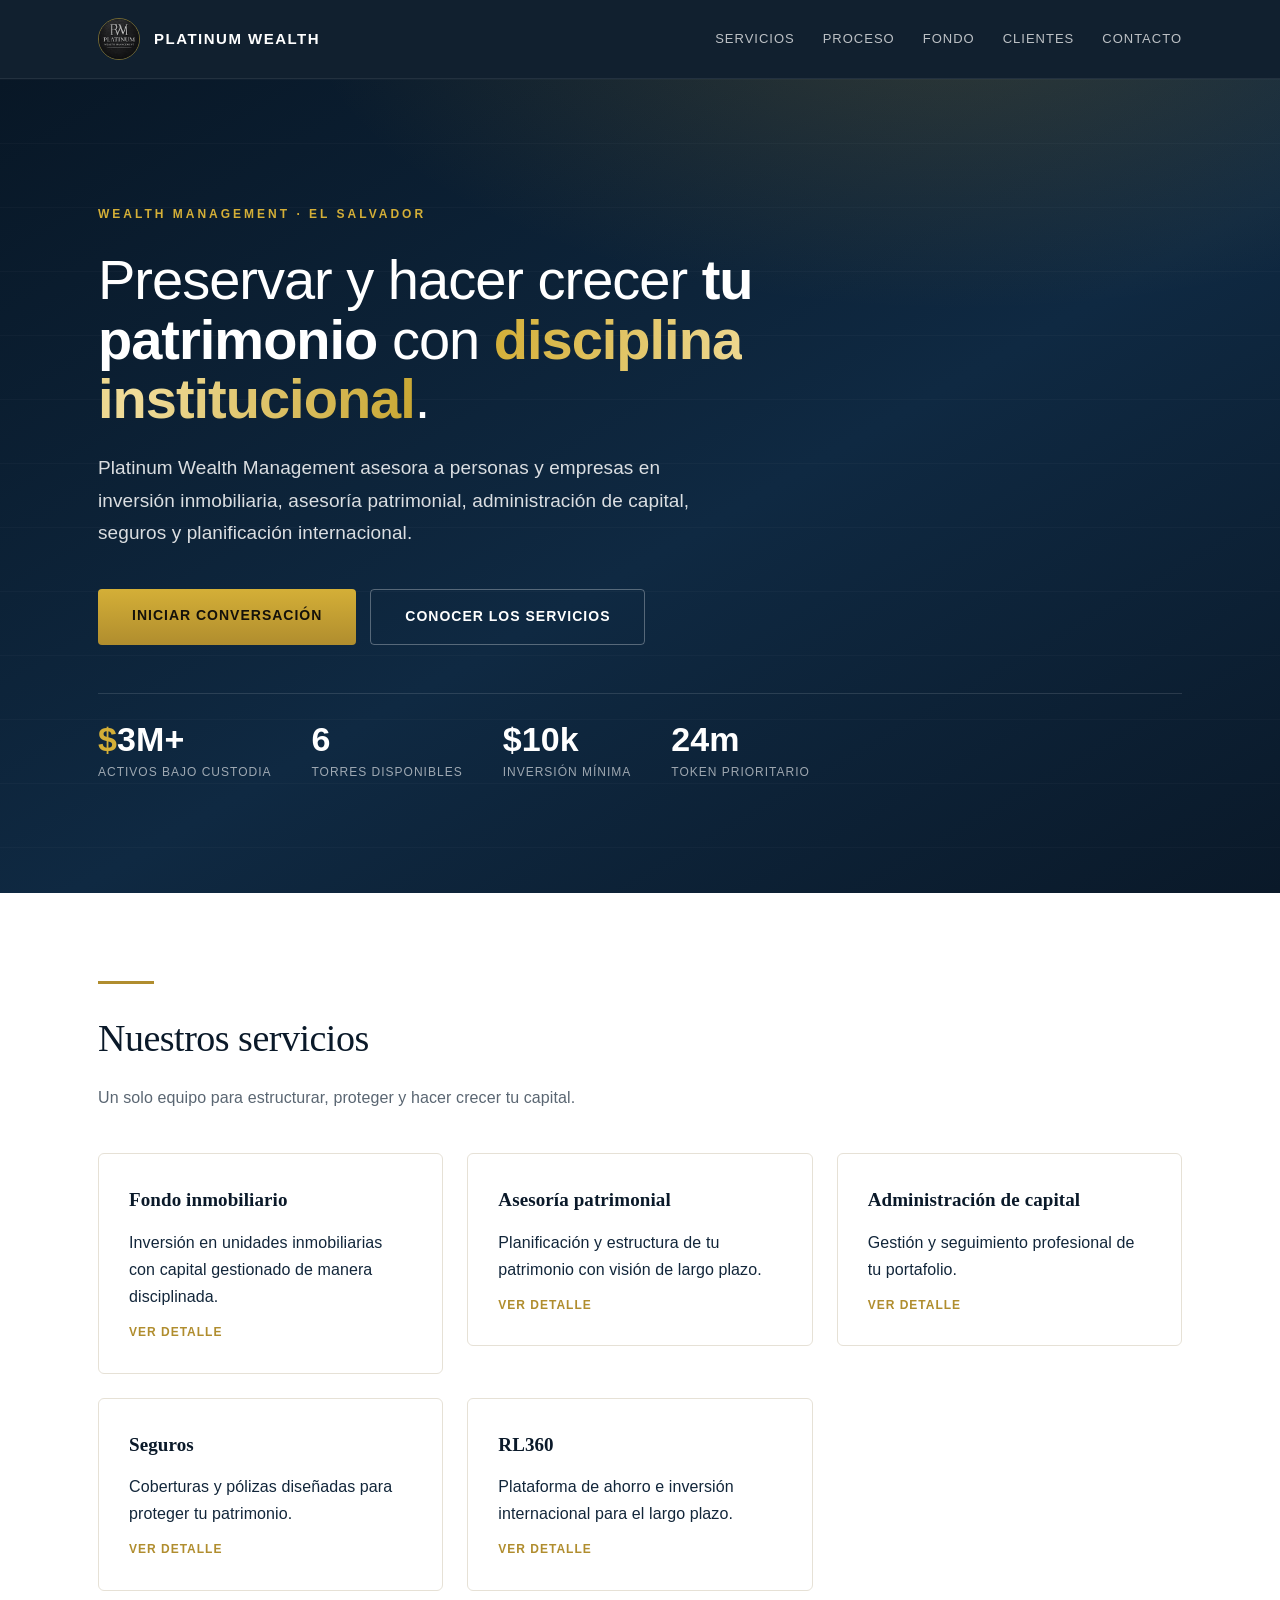
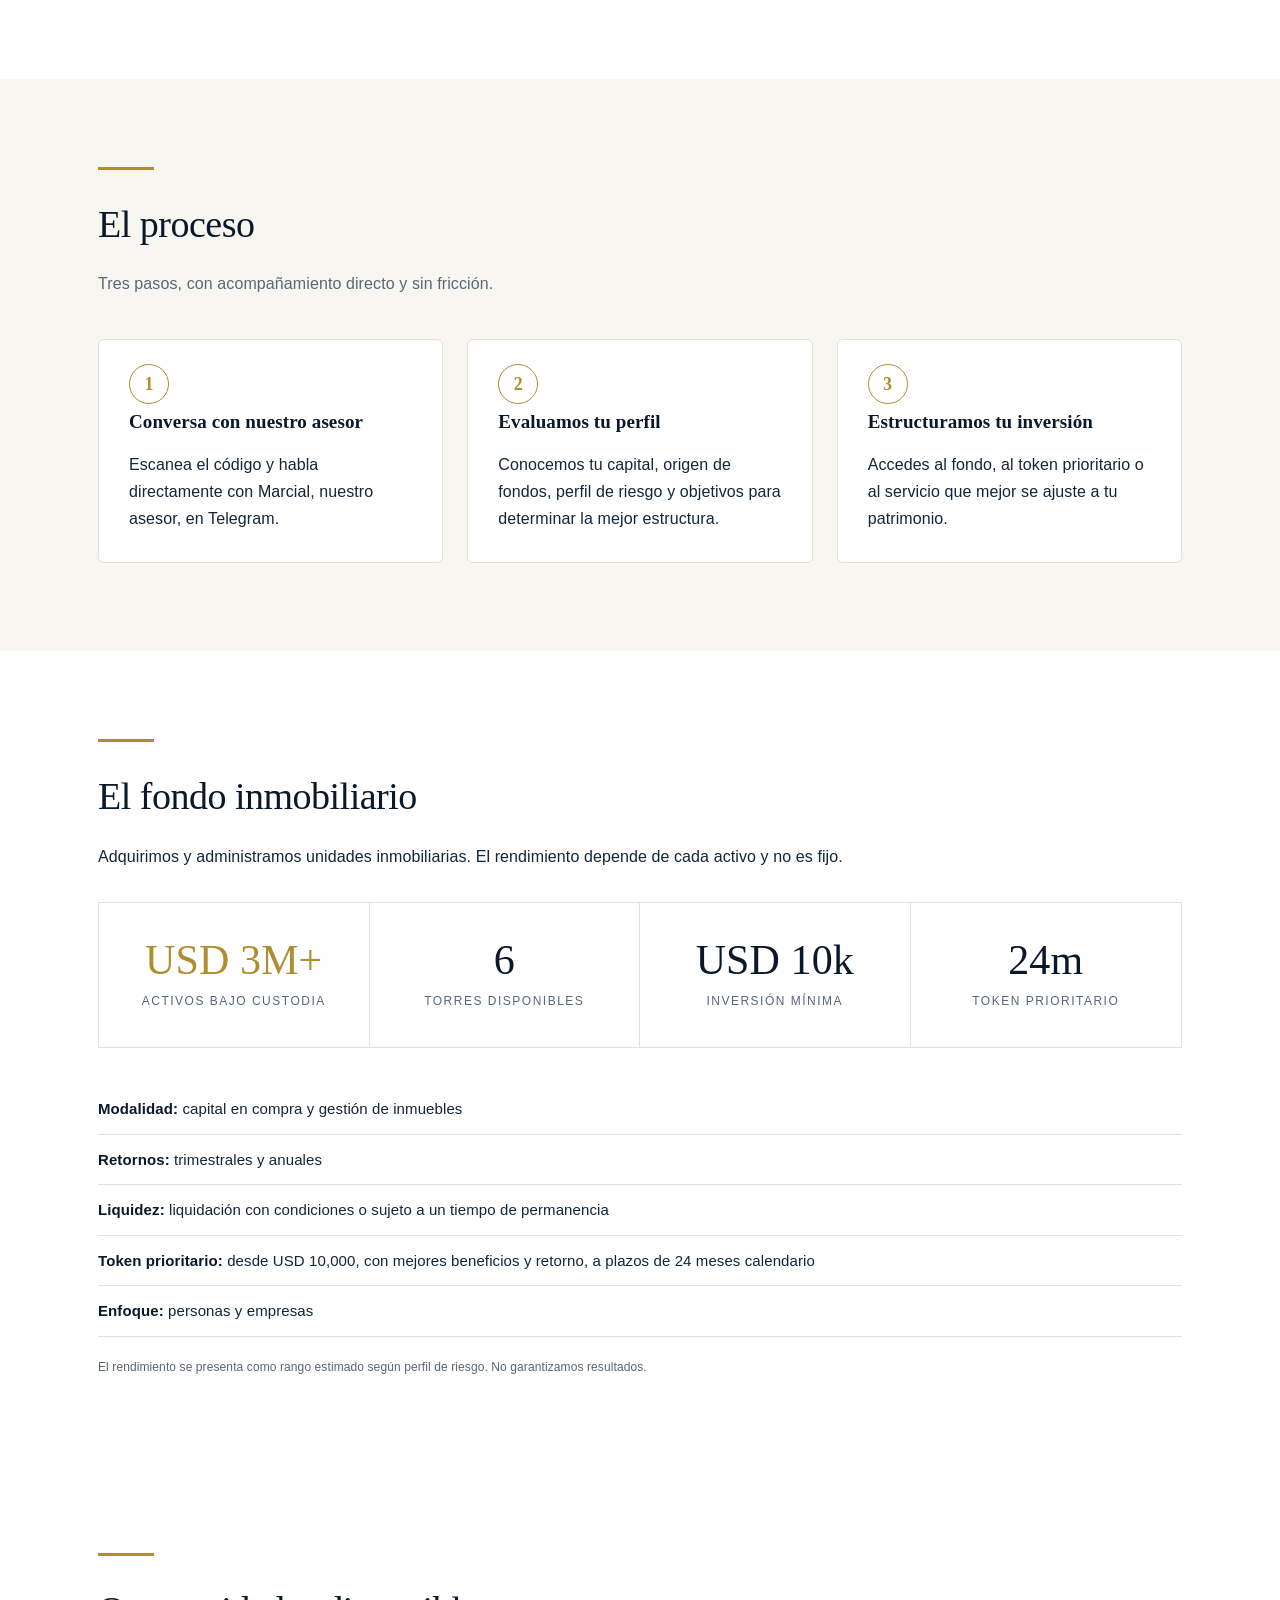
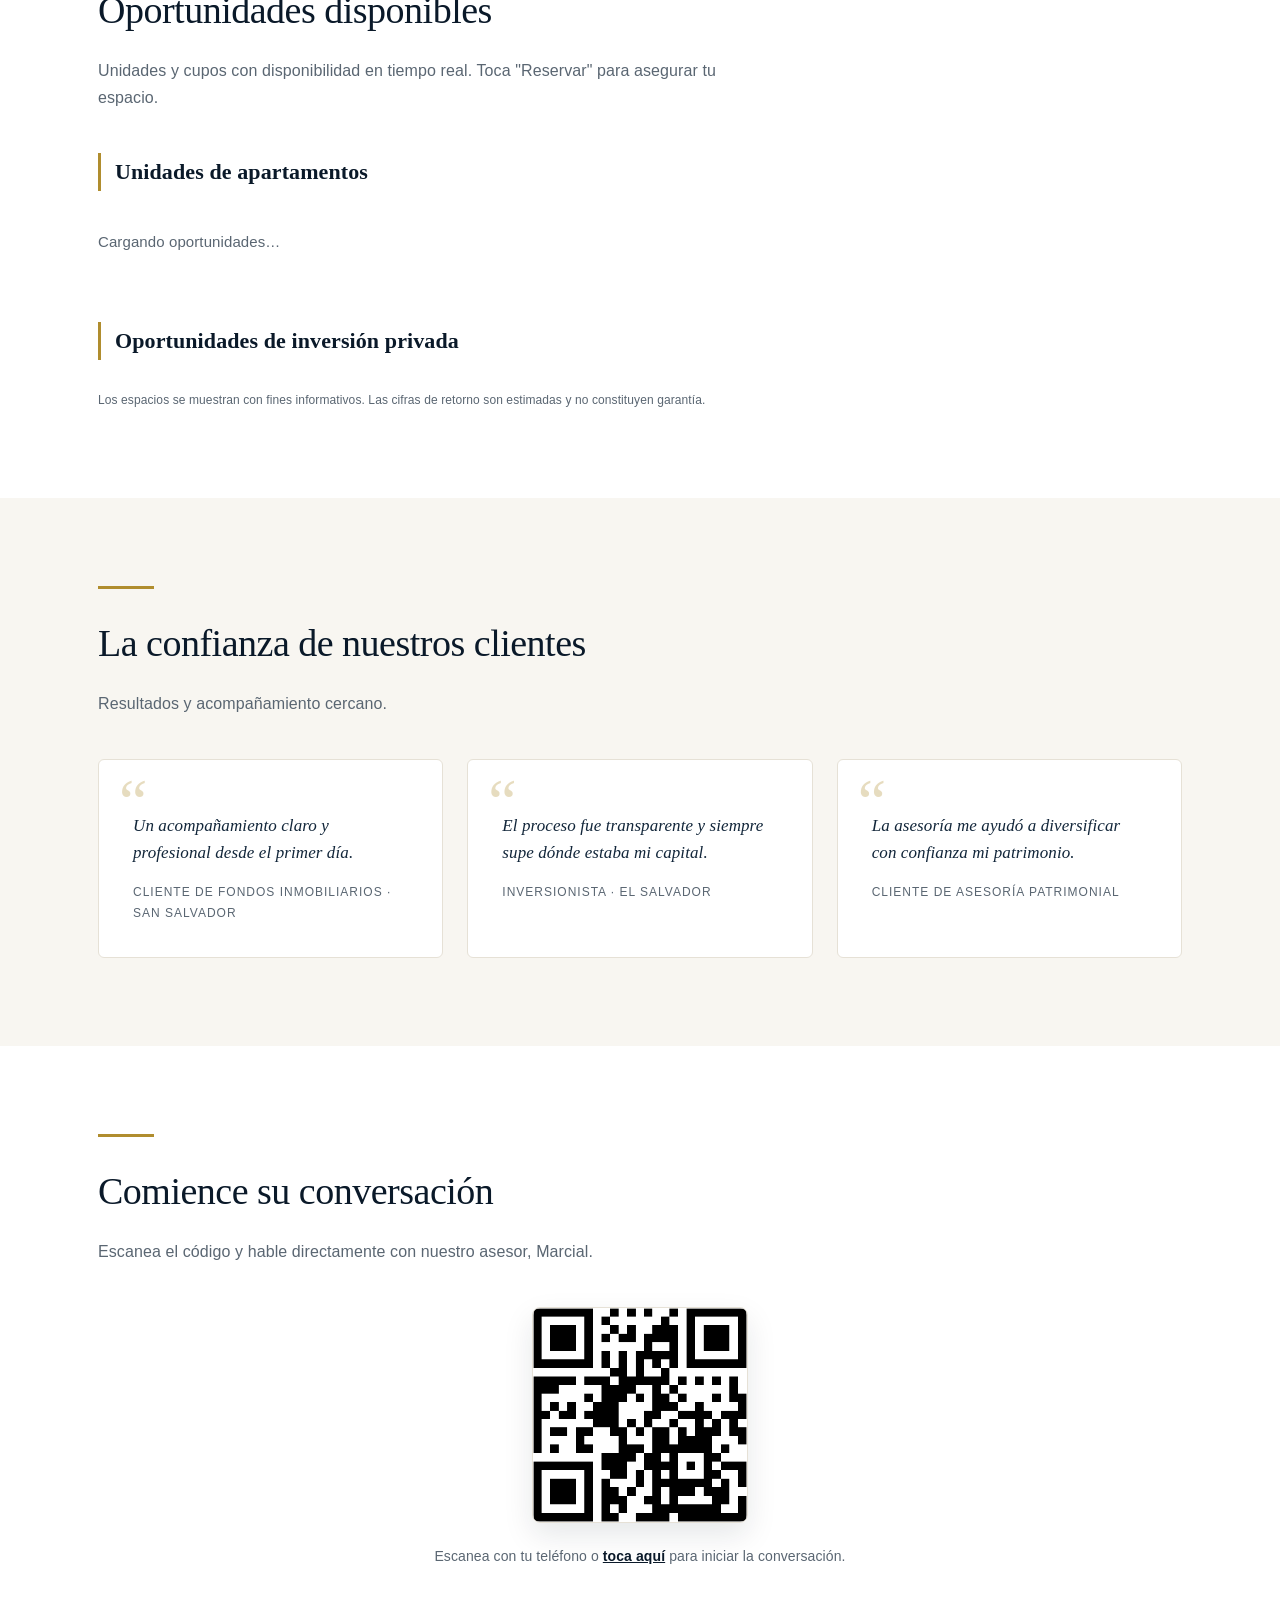
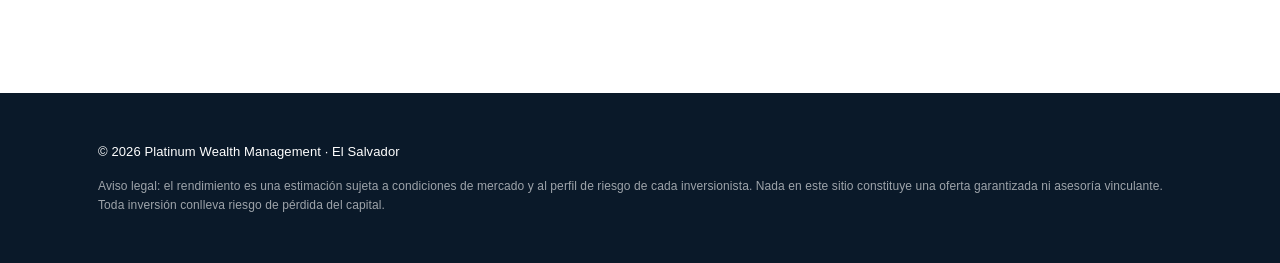
==== commit c8008cb3: "Actualizar foto de perfil/logo de la página" ====
--- a/index.html
+++ b/index.html
@@ -15,7 +15,7 @@
 <header class="site-header">
   <div class="wrap">
     <div class="brand">
-      <img src="assets/img/favicon-180.png" alt="Platinum Wealth Management" class="logo">
+      <img src="assets/img/perfil.png" alt="Platinum Wealth Management" class="logo">
       <span>Platinum Wealth</span>
     </div>
     <nav>
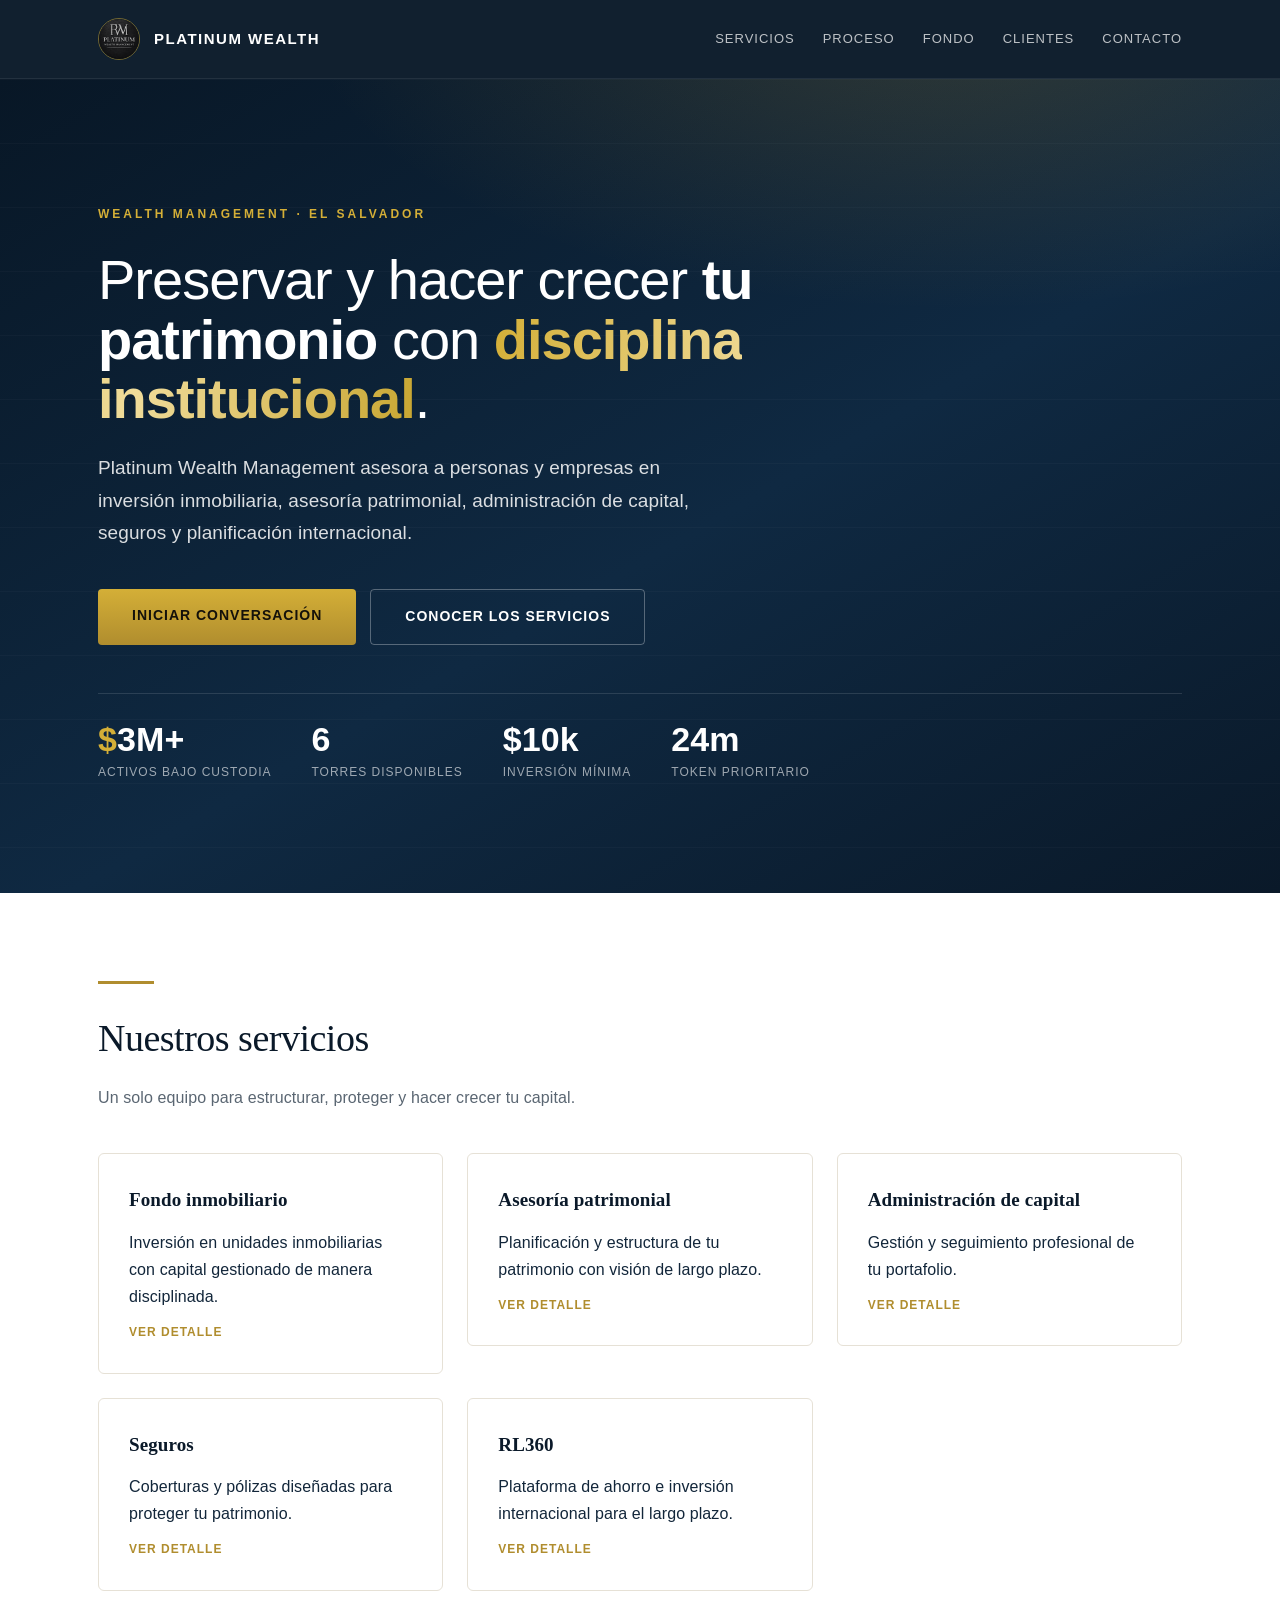
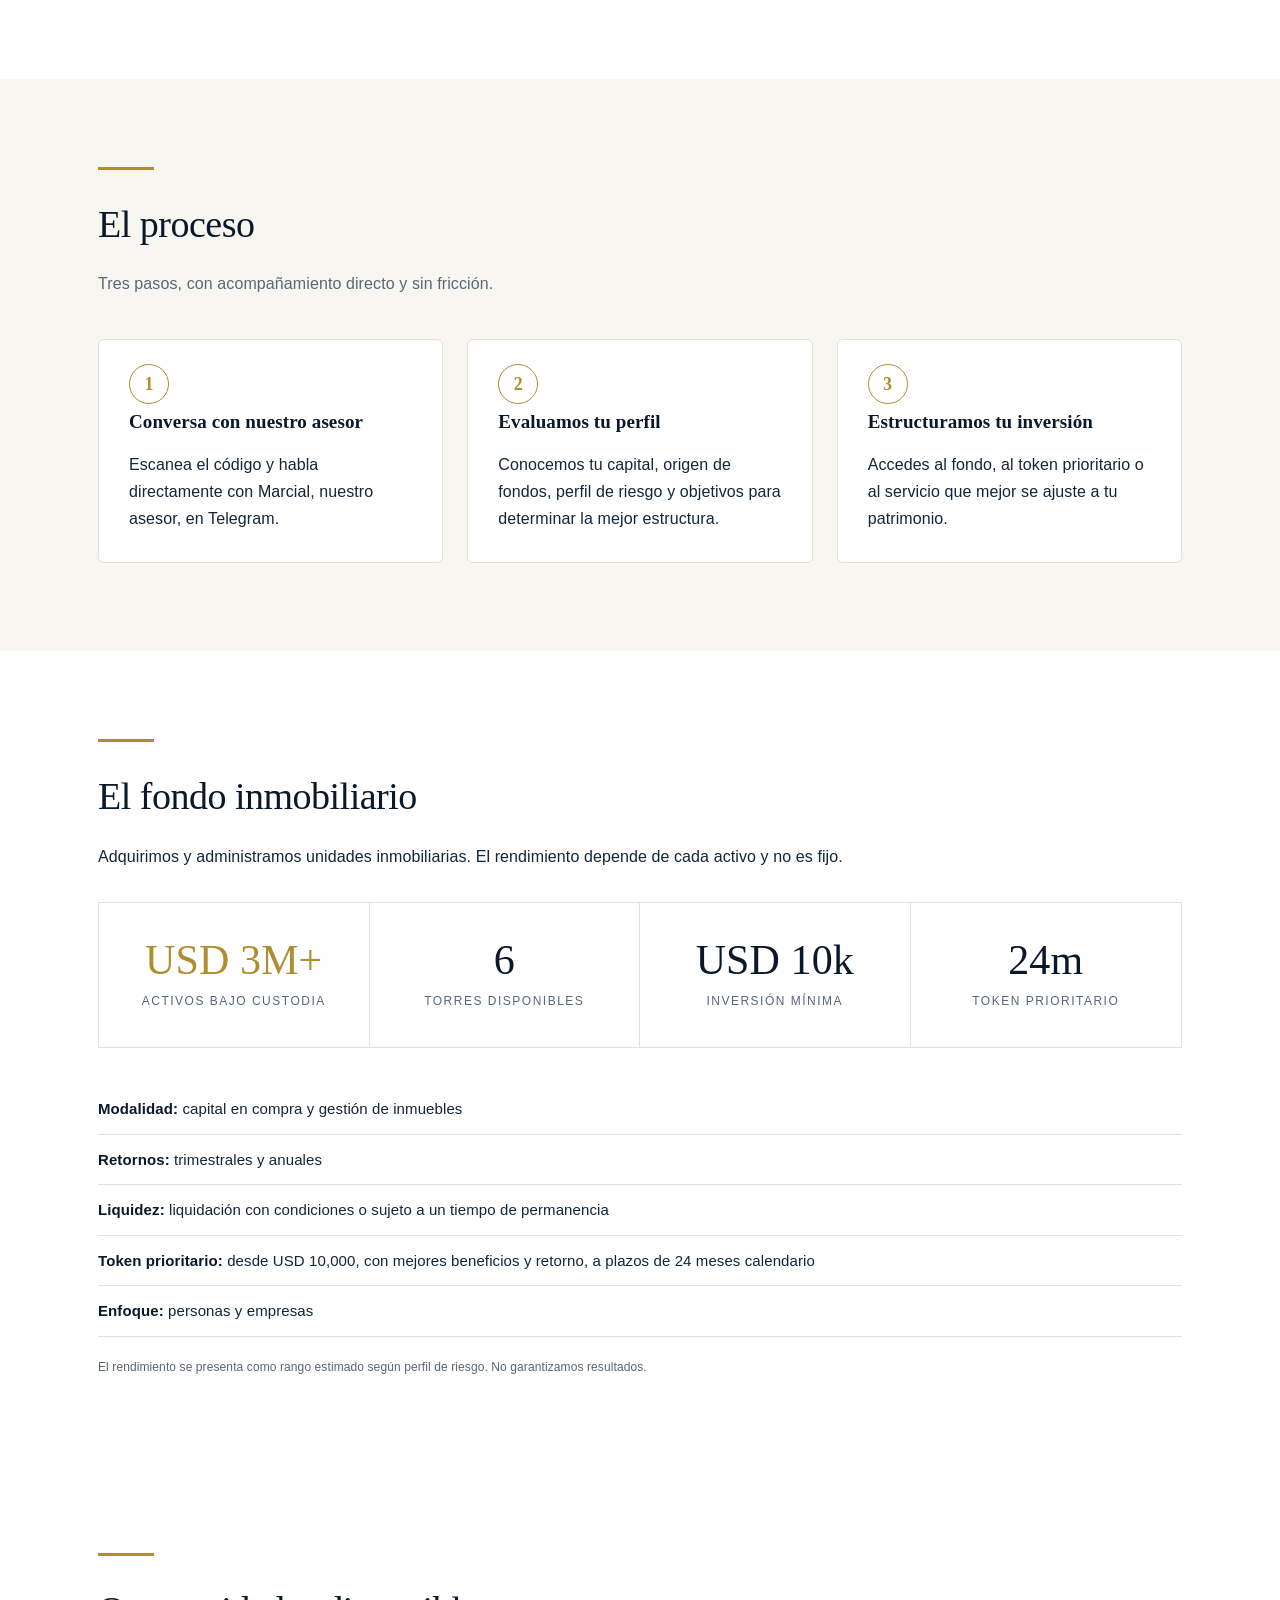
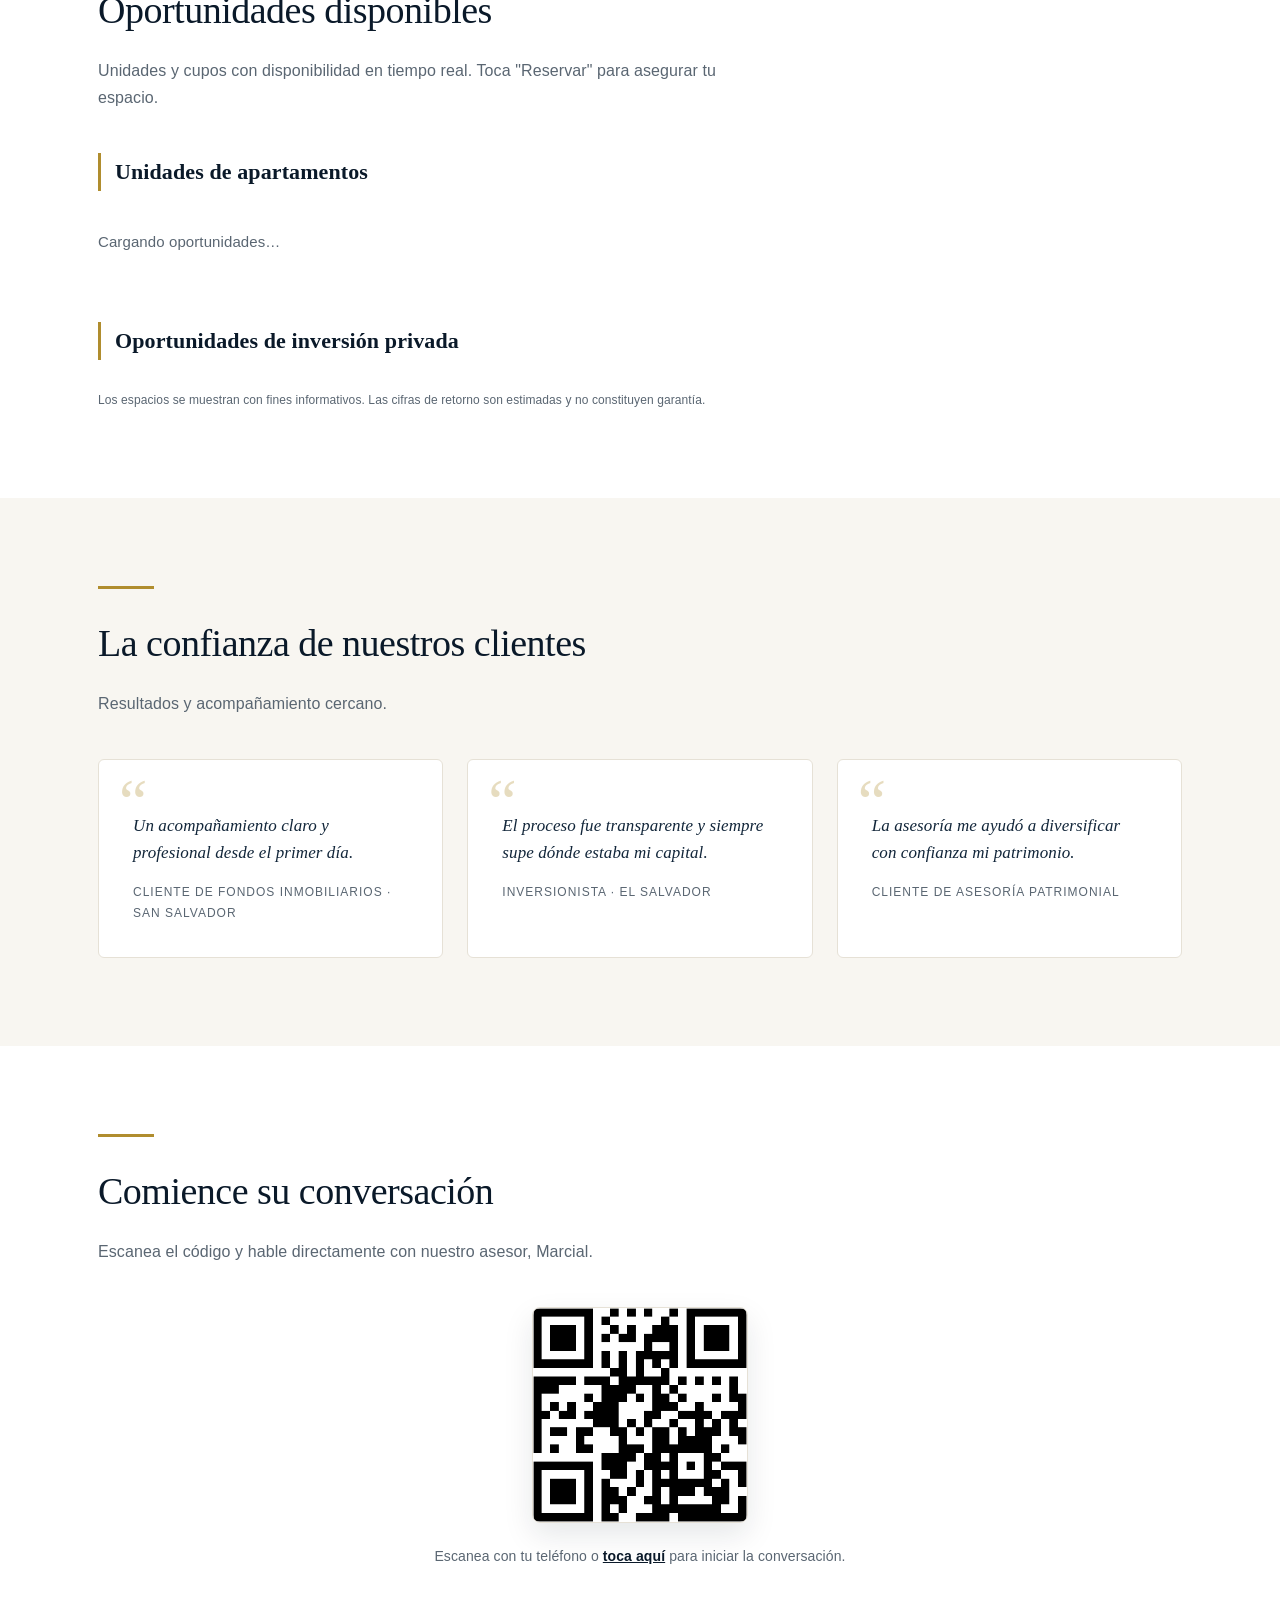
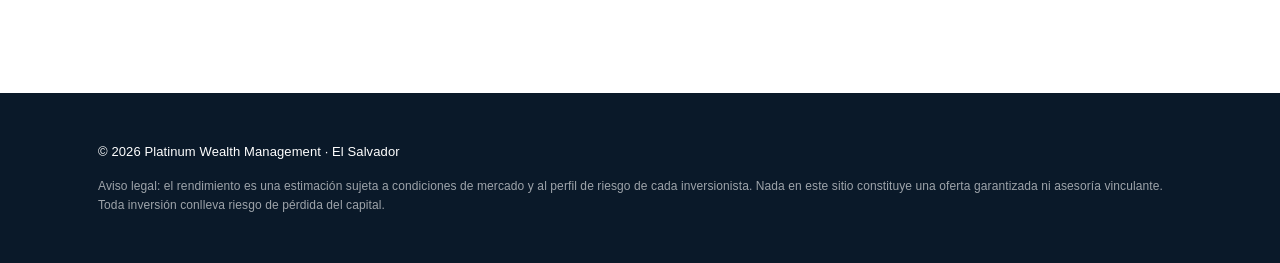
==== commit dd03a244: "Optimizar y cache-buster imagen de perfil" ====
--- a/index.html
+++ b/index.html
@@ -15,7 +15,7 @@
 <header class="site-header">
   <div class="wrap">
     <div class="brand">
-      <img src="assets/img/perfil.png" alt="Platinum Wealth Management" class="logo">
+      <img src="assets/img/perfil.png?v=2" alt="Platinum Wealth Management" class="logo">
       <span>Platinum Wealth</span>
     </div>
     <nav>
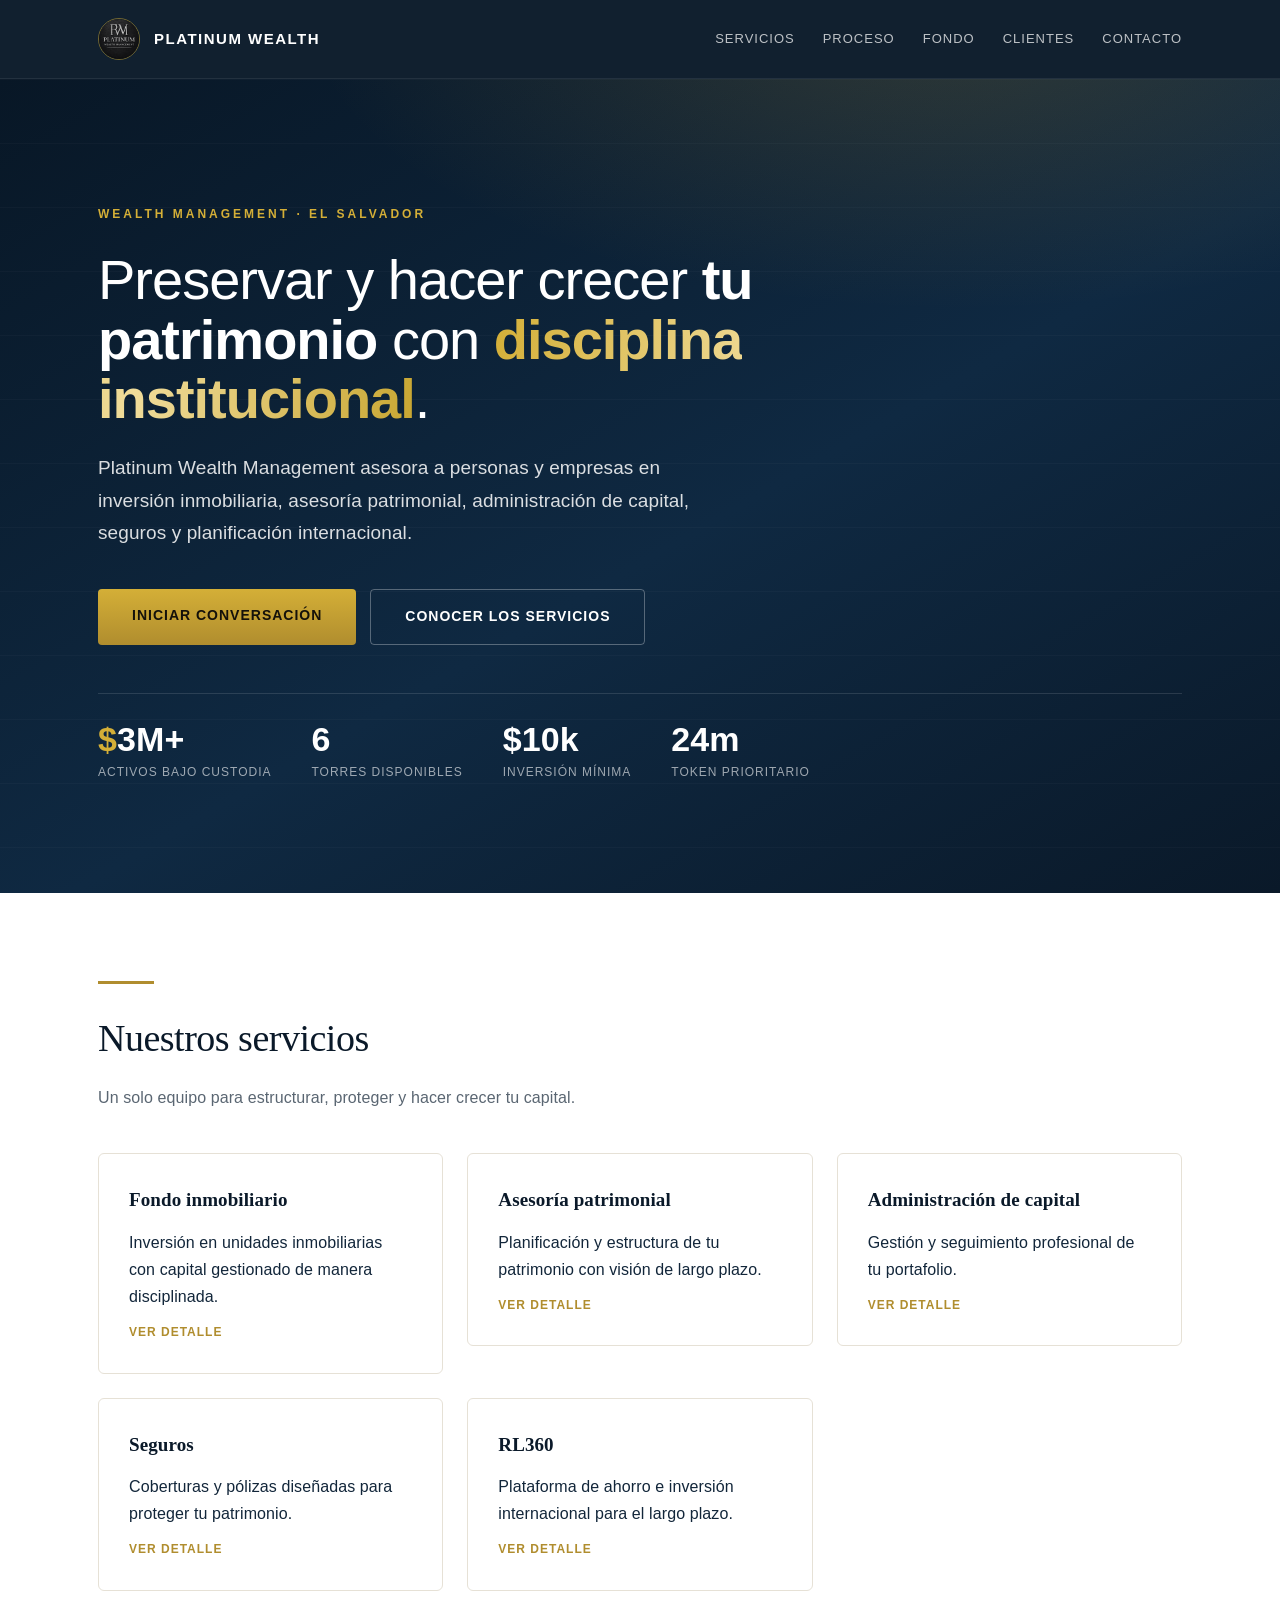
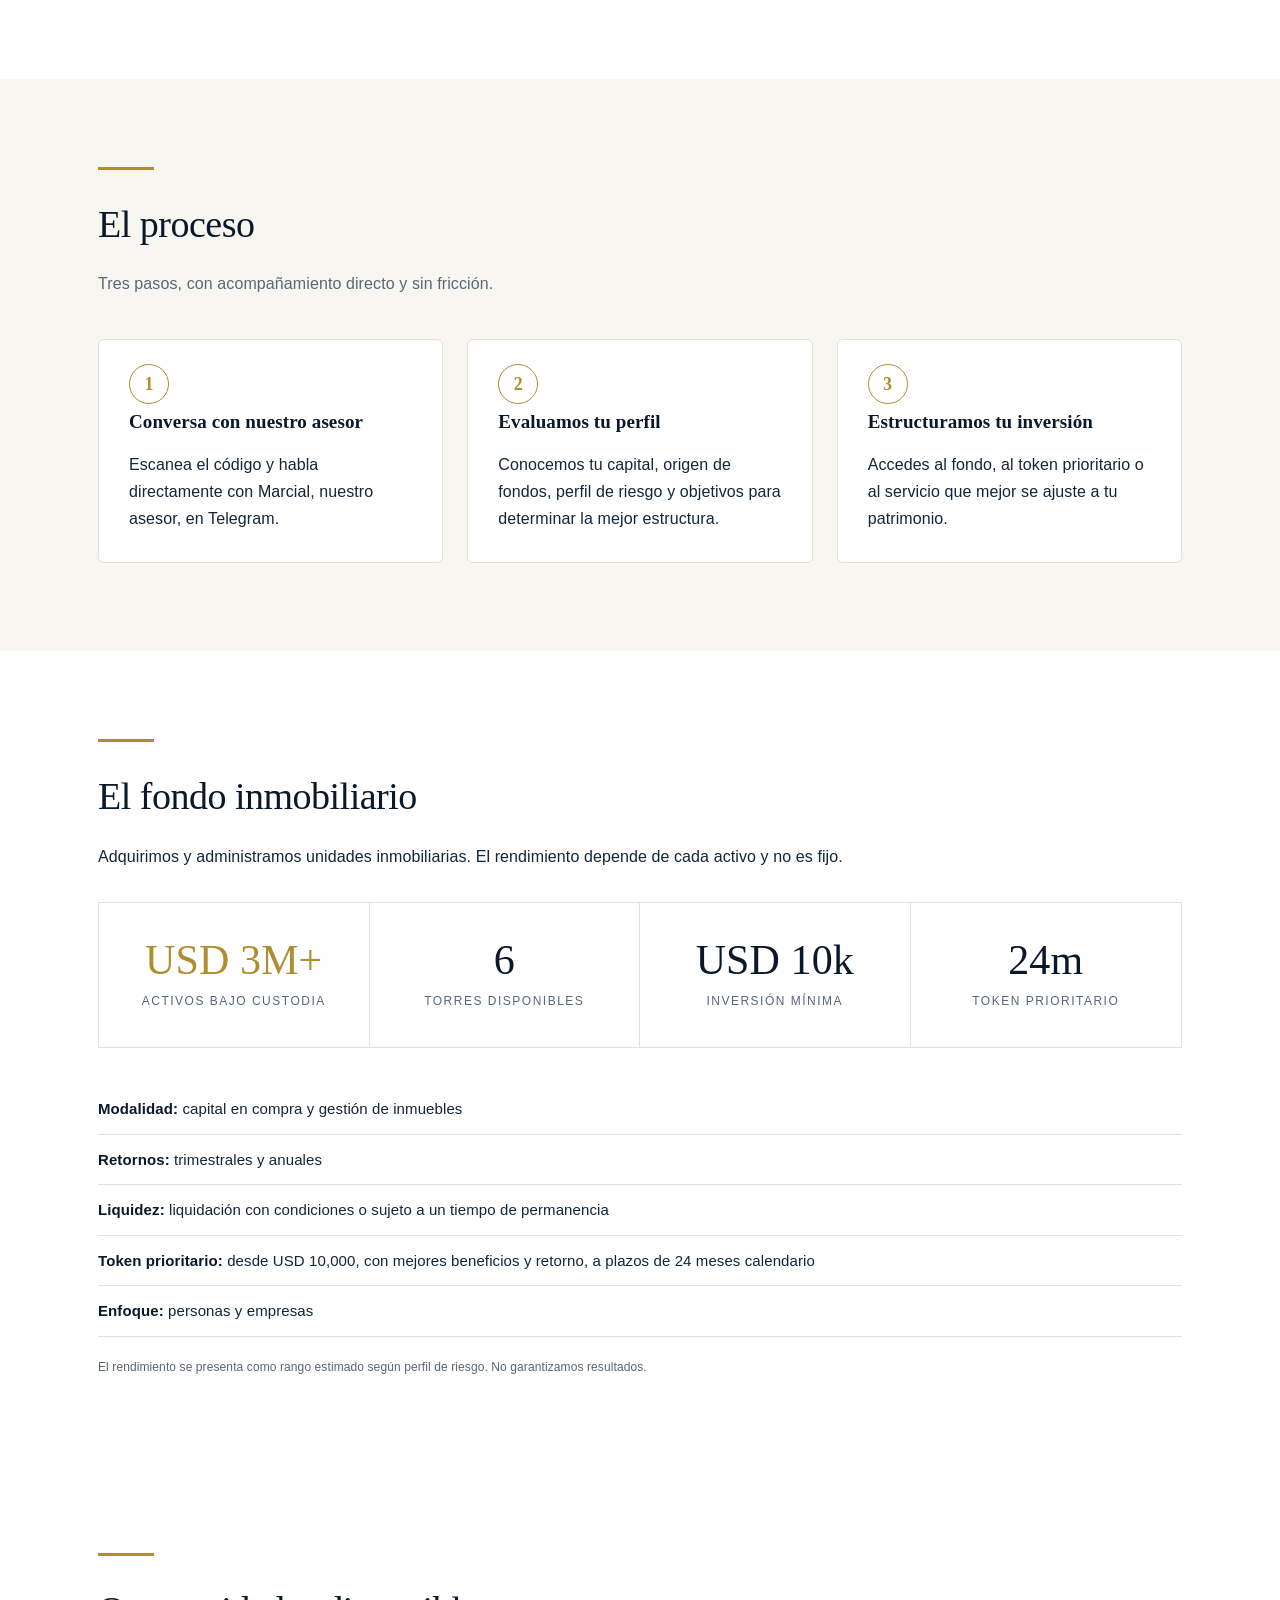
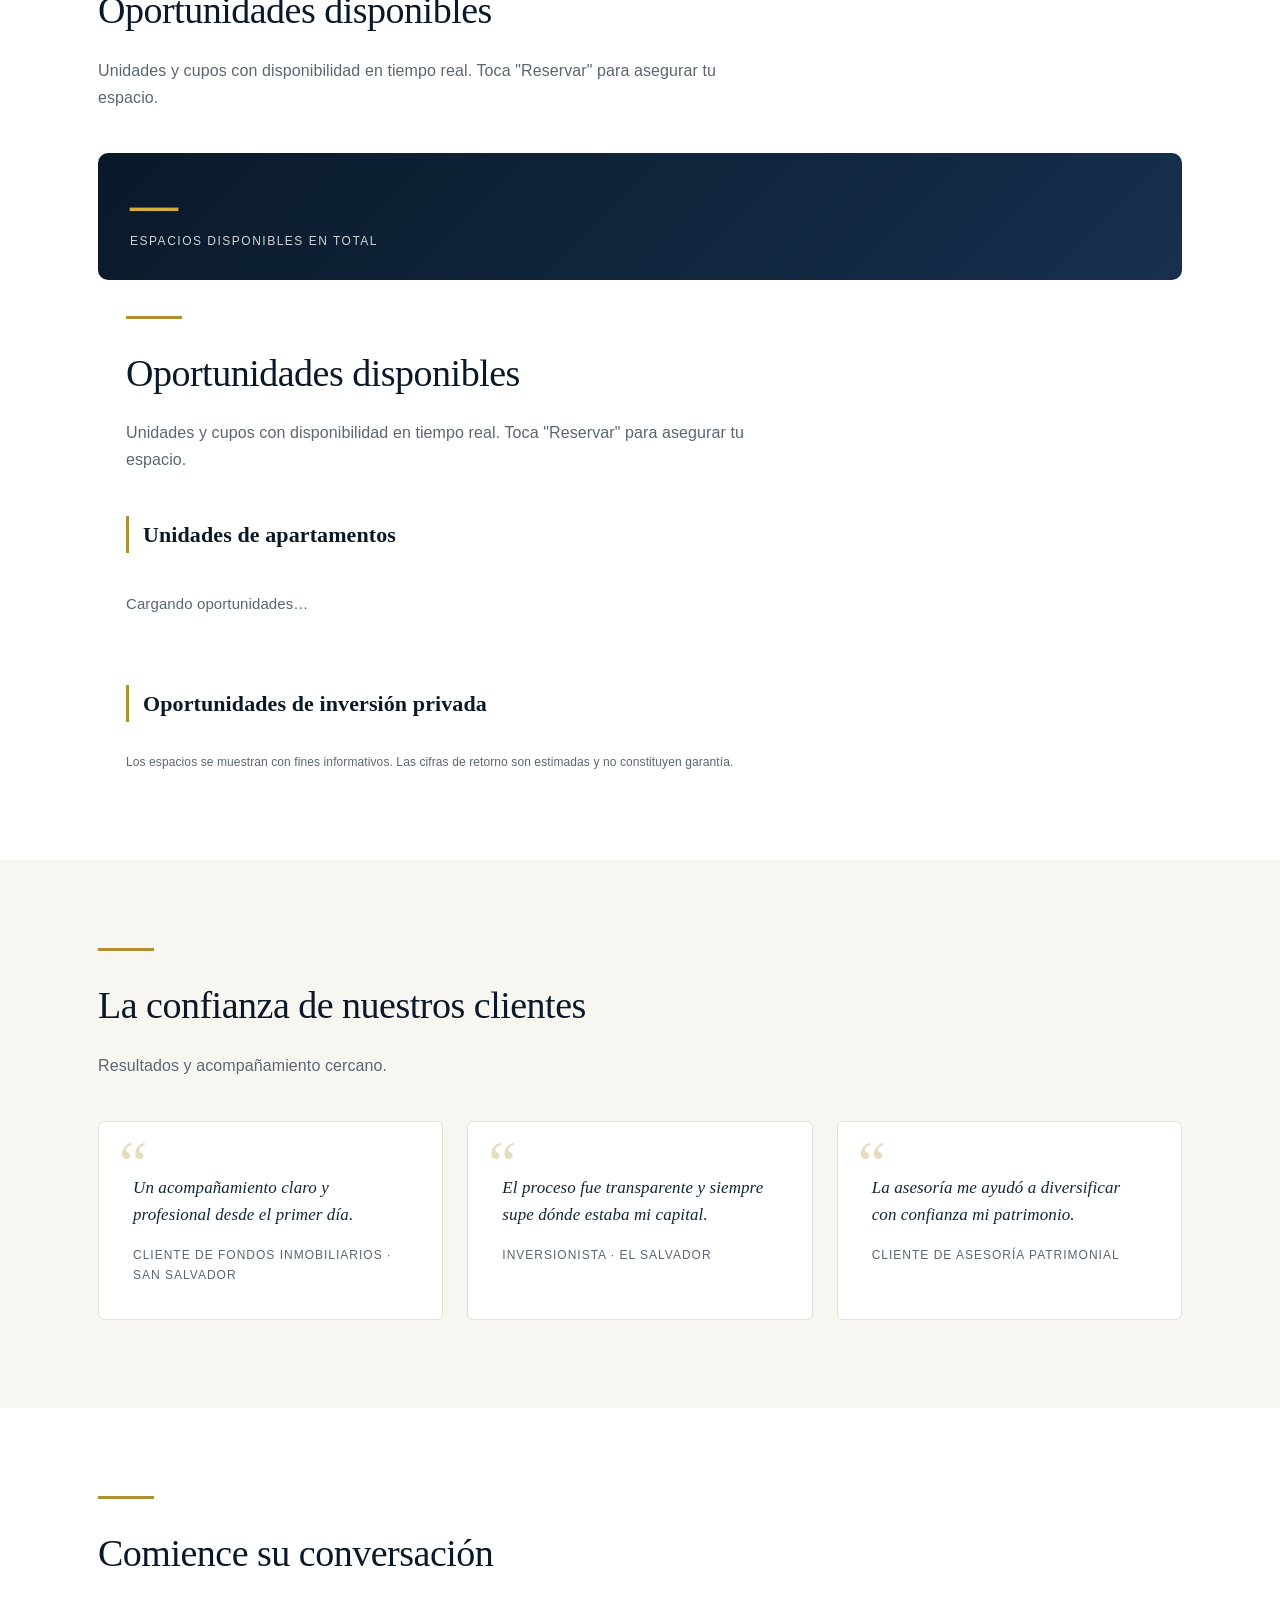
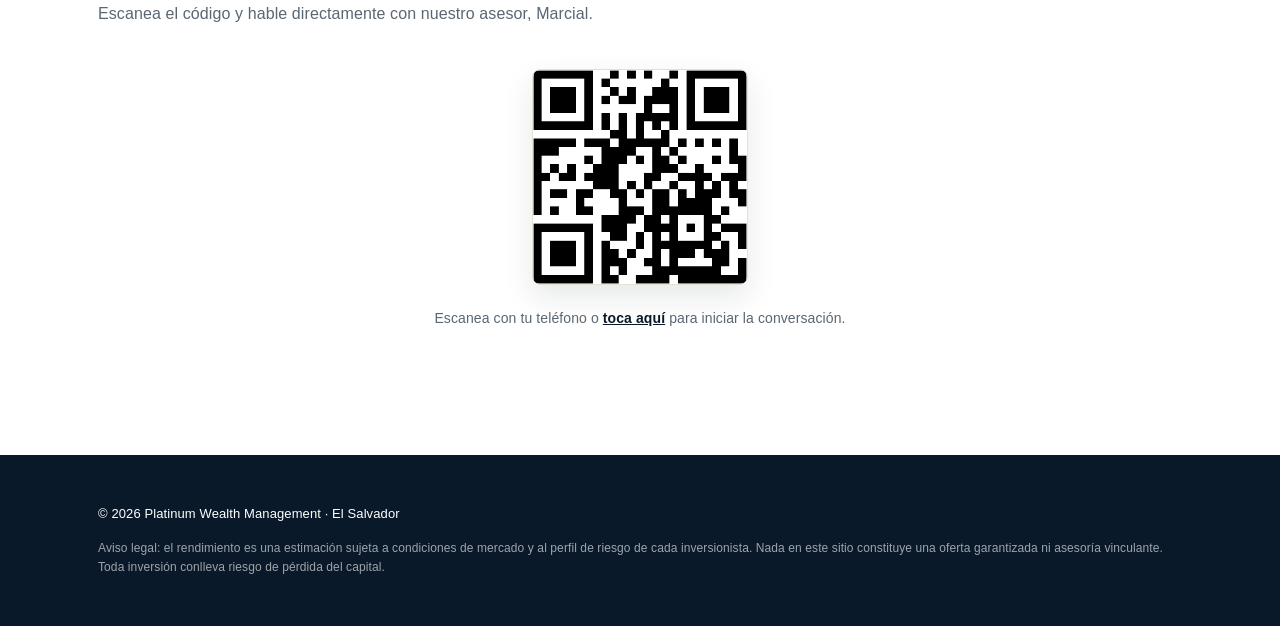
==== commit 75f1d3b4: "Contador visible de espacios disponibles en la vitrina" ====
--- a/index.html
+++ b/index.html
@@ -192,6 +192,19 @@
     <h2>Oportunidades disponibles</h2>
     <p class="section-sub">Unidades y cupos con disponibilidad en tiempo real. Toca "Reservar" para asegurar tu espacio.</p>
 
+    <div class="resumen-box reveal">
+      <div class="resumen-total">
+        <span class="resumen-num" id="total-disponibles">—</span>
+        <span class="resumen-lbl">espacios disponibles en total</span>
+      </div>
+      <div class="resumen-detalle" id="resumen-detalle"></div>
+    </div>
+
+  <div class="wrap">
+    <div class="rule"></div>
+    <h2>Oportunidades disponibles</h2>
+    <p class="section-sub">Unidades y cupos con disponibilidad en tiempo real. Toca "Reservar" para asegurar tu espacio.</p>
+
     <h3 class="sub-title">Unidades de apartamentos</h3>
     <div id="unidades-grid" class="unidades-grid"></div>
 
--- a/assets/css/style.css
+++ b/assets/css/style.css
@@ -267,3 +267,54 @@
   box-shadow: 0 10px 30px rgba(10,25,41,.3); z-index: 99; max-width: 90vw; text-align: center;
 }
 #pwm-toast.show { opacity: 1; transform: translateX(-50%) translateY(0); }
+/* Resumen de espacios disponibles */
+.resumen-box {
+  display: flex;
+  align-items: center;
+  gap: 32px;
+  flex-wrap: wrap;
+  background: linear-gradient(135deg, var(--navy), #16304e);
+  color: #fff;
+  border-radius: 10px;
+  padding: 28px 32px;
+  margin-bottom: 36px;
+}
+.resumen-total {
+  display: flex;
+  flex-direction: column;
+  gap: 2px;
+}
+.resumen-num {
+  font-size: 48px;
+  font-weight: 700;
+  line-height: 1;
+  color: var(--gold-2);
+  font-family: var(--serif);
+}
+.resumen-lbl {
+  font-size: 12px;
+  letter-spacing: 1.5px;
+  text-transform: uppercase;
+  opacity: .8;
+}
+.resumen-detalle {
+  display: flex;
+  gap: 24px;
+  flex-wrap: wrap;
+  font-size: 14px;
+}
+.resumen-detalle .r-item {
+  display: flex;
+  flex-direction: column;
+}
+.resumen-detalle .r-num {
+  font-size: 22px;
+  font-weight: 700;
+  color: #fff;
+}
+.resumen-detalle .r-lbl {
+  font-size: 11px;
+  letter-spacing: 1px;
+  text-transform: uppercase;
+  opacity: .7;
+}
